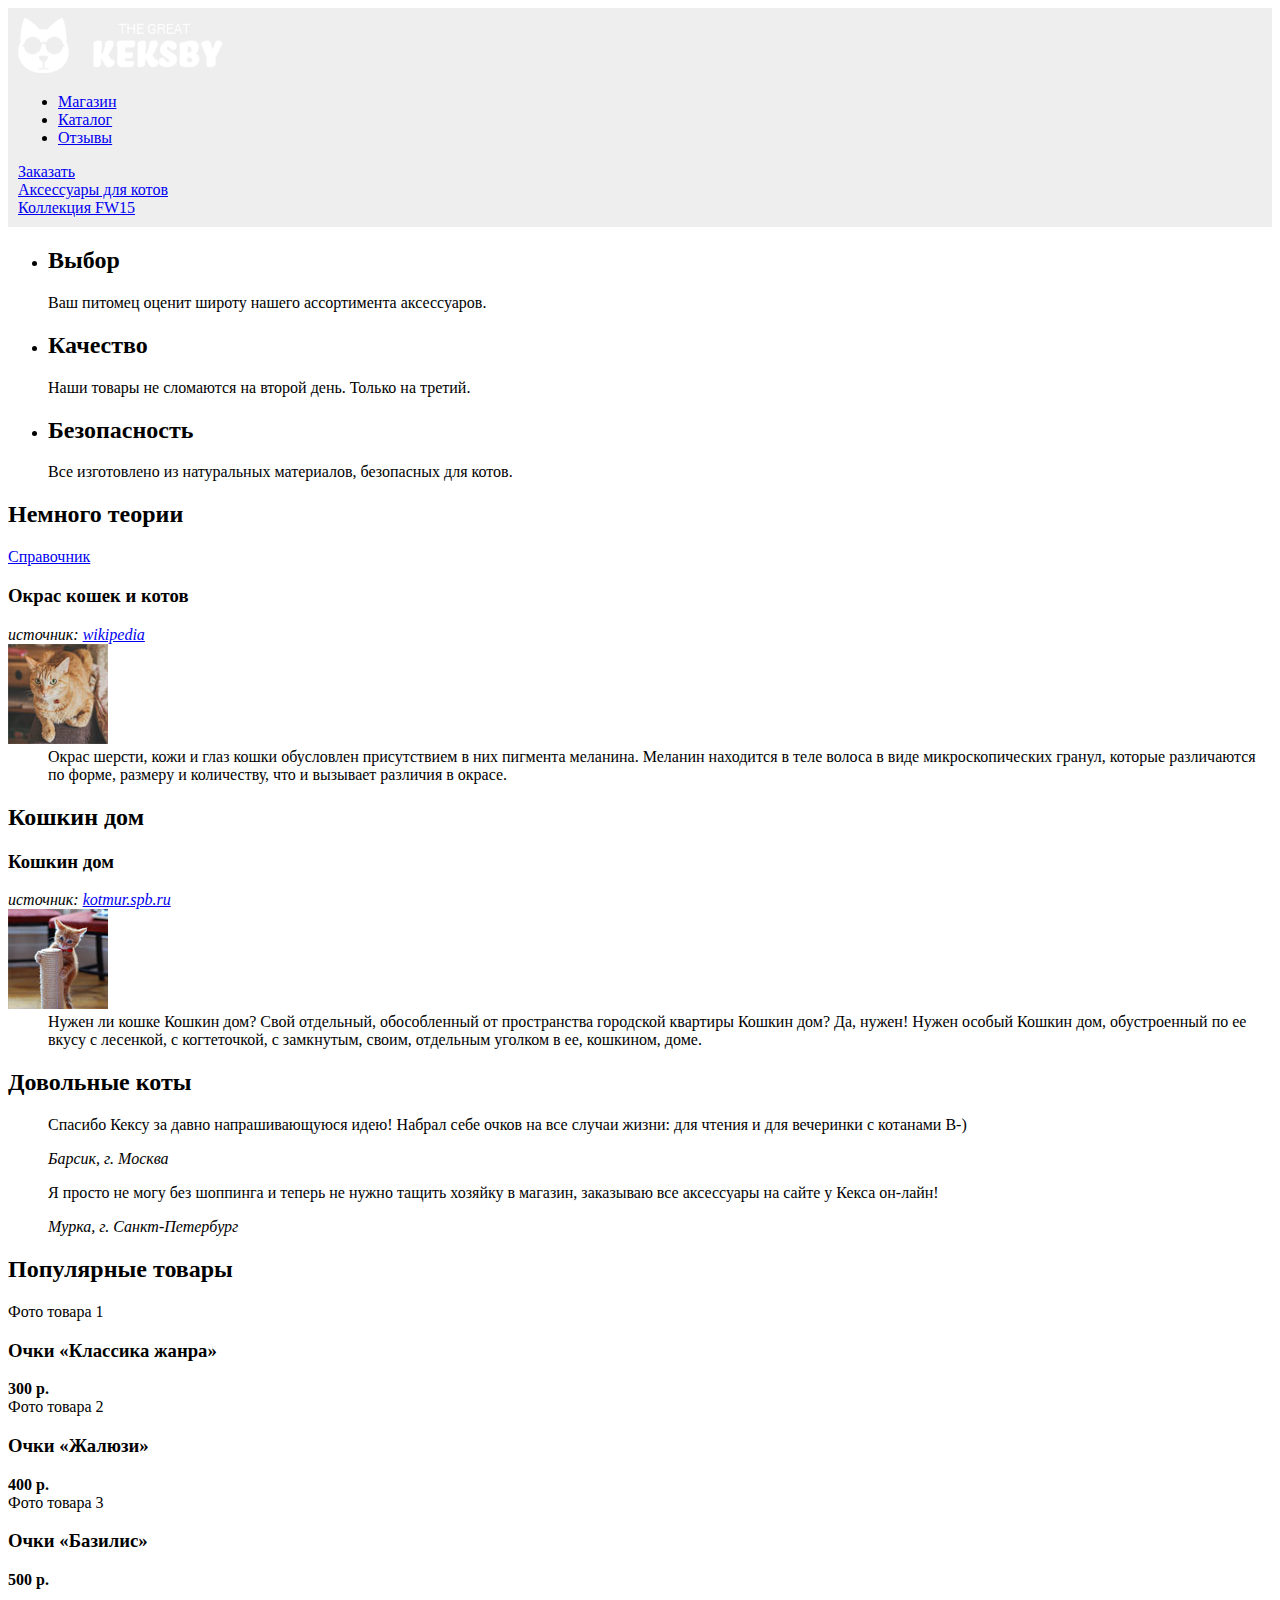
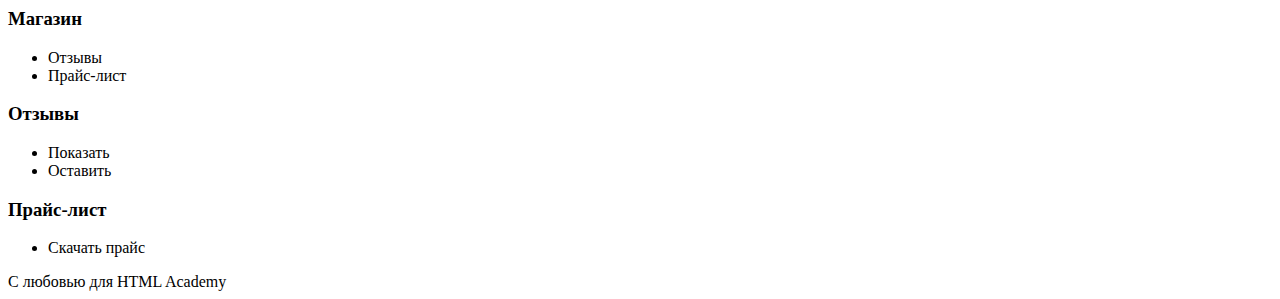
==== keks.html @ e2e626e8 "begin The Great Keksby" ====
<!DOCTYPE html>
<html lang="en">
<head>
    <meta charset="UTF-8">
    <meta name="viewport" content="width=device-width, initial-scale=1.0">
    <meta http-equiv="X-UA-Compatible" content="ie=edge">
    <title>The Great Keksby</title>
    <link rel="stylesheet" href="style.css">
</head>
<body>
    <div class="page-header">
            <div class="header-top">
                    <div class="header-logo">
                            <img src="img/logo1.png" alt="The Great Keksby"
                            height="55" width="205">
                        </div>
            </div> 
            
                <ul class="main-nav">
                    <li><a href="#">Магазин</a></li>
                    <li><a href="#">Каталог</a></li>
                    <li><a href="#">Отзывы</a></li>
                </ul>
                <a href="#" class="btn">
                    Заказать
                </a>
            

            <div class="promo">
                <a href="#">Аксессуары для котов <br> Коллекция FW15</a>
            </div> 
    </div>
    <div class="features">
        <ul>
        <li class="feature-item">
                <h2>Выбор</h2>
                <p>Ваш питомец оценит широту нашего ассортимента аксессуаров.</p>  
        </li>
        <li class="feature-item">
                <h2>Качество</h2>
                <p>Наши товары не сломаются на второй день. Только на третий.</p>
        </li>
        <li class="feature-item">
                <h2>Безопасность</h2>
                <p>Все изготовлено из натуральных материалов, безопасных для котов.</p>
        </li>
        </ul>
    </div>
    <div class="cat-reference">
        <h2>Немного теории</h2>
        <a href="#" title="Открыть справочник">Справочник</a>
        <dl>
        <dt><h3>Окрас кошек и котов</h3>
                <i>источник: <a href="https://ru.wikipedia.org" target="_blank">wikipedia</a></i></dt> 
                <img src="img/article-1.jpg" alt="Окрас кошек и котов" width="100" height="100">
                <dd>Окрас шерсти, кожи и глаз кошки обусловлен присутствием в них пигмента меланина. Меланин находится в теле волоса в виде микроскопических гранул, которые различаются по форме, размеру и количеству, что и вызывает различия в окрасе.</dd>
                
        <h2>Кошкин дом</h2>
        <dt><h3>Кошкин дом</h3>
                <i>источник: <a href="http://kotmur.spb.ru" target="_blank">kotmur.spb.ru</a></i></dt>
                <img src="img/article-2.jpg" alt="Кошкин дом" width="100" height="100">
                <dd>Нужен ли кошке Кошкин дом? Свой отдельный, обособленный от пространства городской квартиры Кошкин дом? Да, нужен! Нужен особый Кошкин дом, обустроенный по ее вкусу с лесенкой, с когтеточкой, с замкнутым, своим, отдельным уголком в ее, кошкином, доме.</dd>        
        </dl>
    </div>
    <div class="reviews">
        <h2>Довольные коты</h2>
        <div class="review-list">
            <blockquote class="review-item">
                <p>Спасибо Кексу за давно напрашивающуюся идею! Набрал себе очков на все случаи жизни: для чтения и для вечеринки с котанами B-)</p>
    <cite>Барсик, г. Москва</cite>
    </blockquote>
    
    <blockquote class="review-item"> 
    <p>Я просто не могу без шоппинга и теперь не нужно тащить хозяйку в магазин, заказываю все аксессуары на сайте у Кекса он-лайн!</p>
    <cite>Мурка, г. Санкт-Петербург</cite>
    </blockquote>
        </div>    
    </div>
    <div class="popular-and-price">
        <h2>Популярные товары</h2>
        <div class="popular-items">
            <div class="catalog-item">
                Фото товара 1
        <h3>Очки «Классика жанра»</h3>
        <b>300 р.</b>
            </div>
    
        <div class="catalog-item">
            Фото товара 2
        <h3>Очки «Жалюзи»</h3>
        <b>400 р.</b>
        </div>
    
        <div class="catalog-item">
            Фото товара 3
        <h3>Очки «Базилис»</h3>
        <b>500 р.</b>
        </div>
        </div>
    </div>
    <div class="page-footer">
        <div class="footer-top">
            
        </div>
        <div class="footer-middle">
            <div class="footer-menu">
                    <h3>Магазин</h3>
                    <ul>
                            <li>Отзывы</li>
                            <li>Прайс-лист</li>
                    </ul>
                    
            </div>
            <div class="footer-menu">
                    <h3>Отзывы</h3>
                    <ul>
                            <li>Показать</li>
                            <li>Оставить</li>
                    </ul>
            </div>
            <div class="footer-menu">
                    <h3>Прайс-лист</h3>
                    <ul>
                        <li>Скачать прайс</li>
                    </ul>
            </div>   
            
        </div>
        <div class="footer-bottom">
                С любовью для HTML Academy
        </div>
    </div>
    
</body>
</html>
---- style.css ----
.page-header {
    padding: 10px;
    background-color: #eee
}
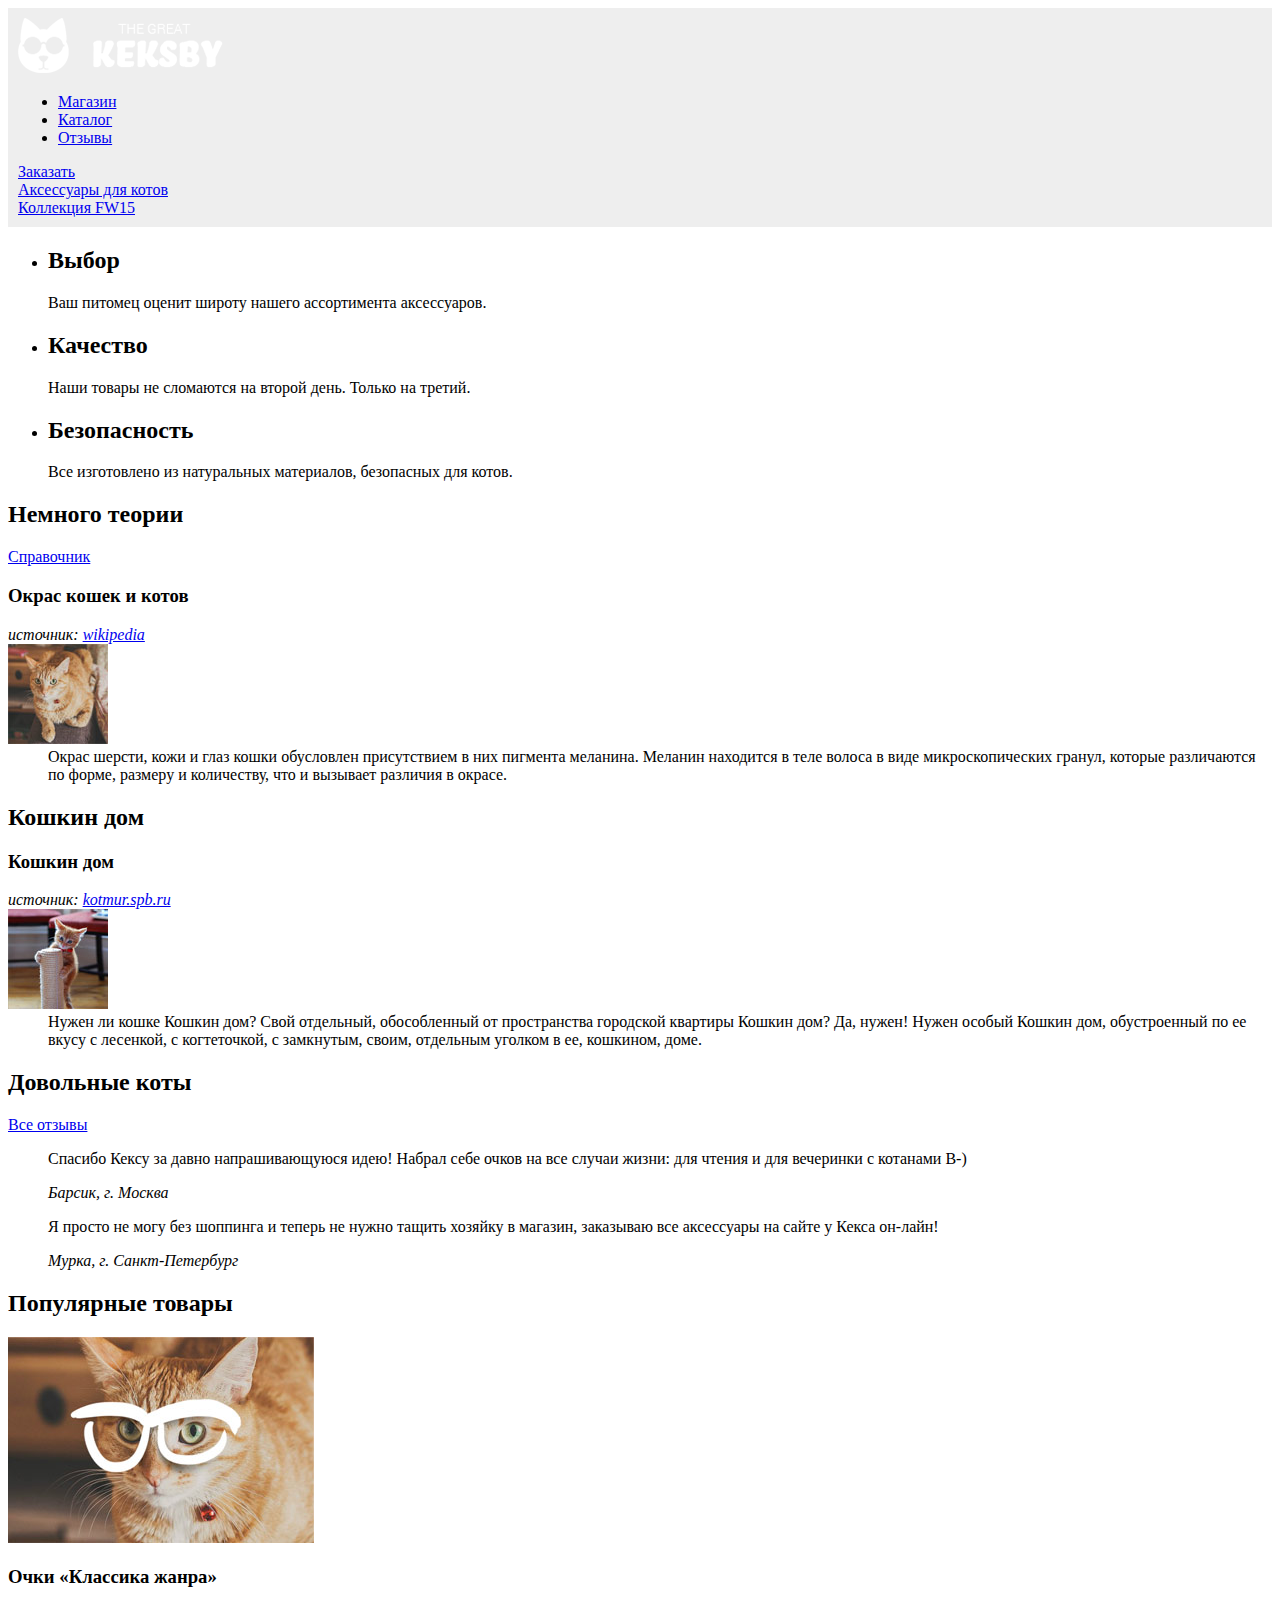
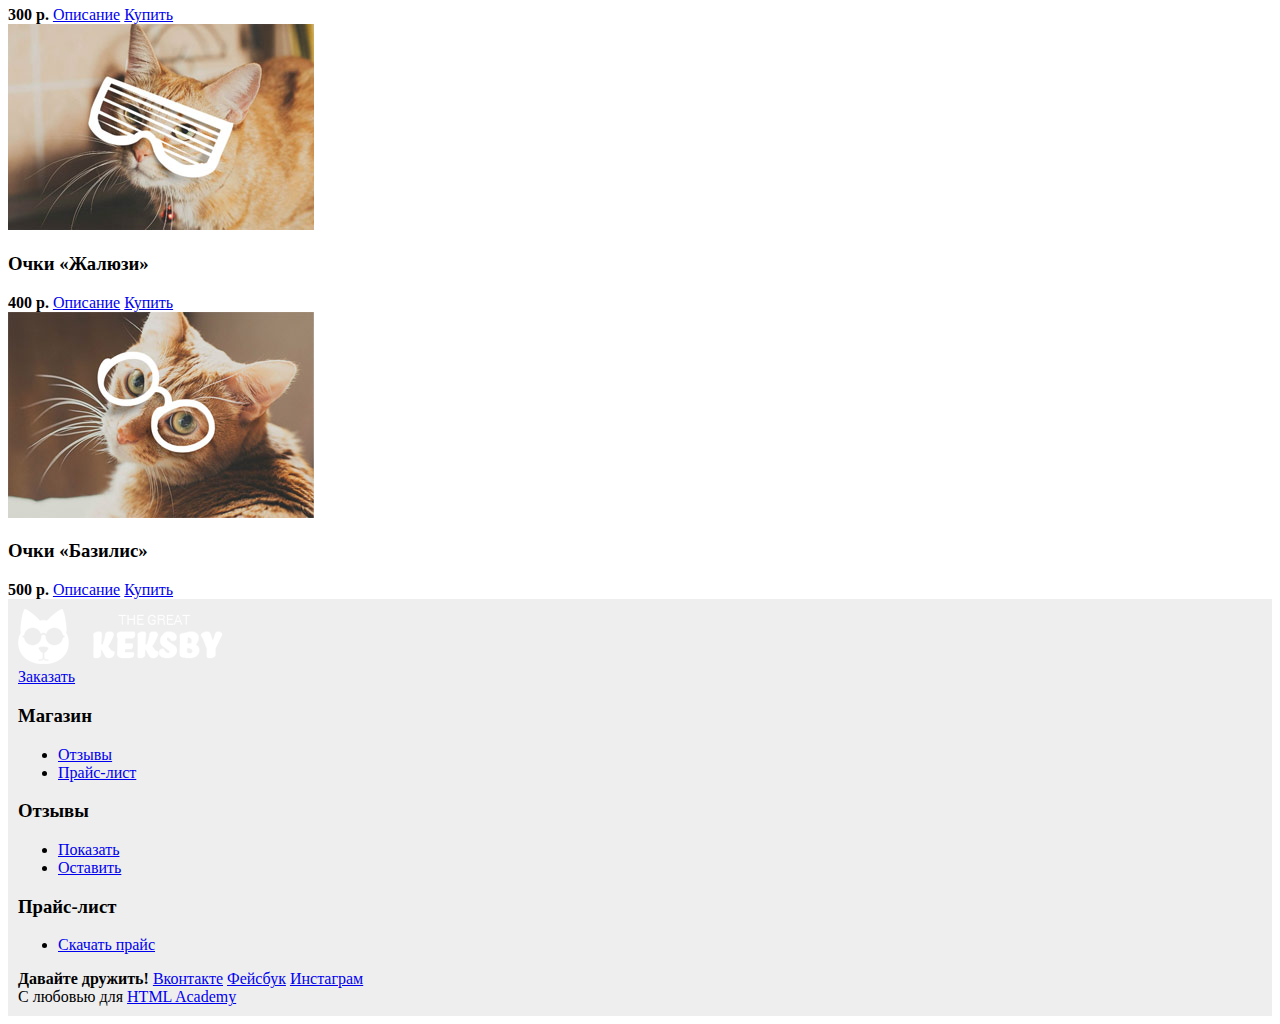
==== commit 84252747: "закончил третий раздел" ====
--- a/keks.html
+++ b/keks.html
@@ -1,5 +1,6 @@
 <!DOCTYPE html>
 <html lang="en">
+
 <head>
     <meta charset="UTF-8">
     <meta name="viewport" content="width=device-width, initial-scale=1.0">
@@ -7,129 +8,161 @@
     <title>The Great Keksby</title>
     <link rel="stylesheet" href="style.css">
 </head>
+
 <body>
     <div class="page-header">
-            <div class="header-top">
-                    <div class="header-logo">
-                            <img src="img/logo1.png" alt="The Great Keksby"
-                            height="55" width="205">
-                        </div>
-            </div> 
-            
-                <ul class="main-nav">
-                    <li><a href="#">Магазин</a></li>
-                    <li><a href="#">Каталог</a></li>
-                    <li><a href="#">Отзывы</a></li>
-                </ul>
-                <a href="#" class="btn">
-                    Заказать
-                </a>
-            
+        <div class="header-top">
+            <div class="header-logo">
+                <img src="img/logo1.png" alt="The Great Keksby" height="55" width="205">
+            </div>
+        </div>
 
-            <div class="promo">
-                <a href="#">Аксессуары для котов <br> Коллекция FW15</a>
-            </div> 
+        <ul class="main-nav">
+            <li><a href="#">Магазин</a></li>
+            <li><a href="#">Каталог</a></li>
+            <li><a href="#">Отзывы</a></li>
+        </ul>
+        <a href="#" class="btn">
+            Заказать
+        </a>
+
+
+        <div class="promo">
+            <a href="#">Аксессуары для котов <br> Коллекция FW15</a>
+        </div>
     </div>
     <div class="features">
         <ul>
-        <li class="feature-item">
+            <li class="feature-item">
                 <h2>Выбор</h2>
-                <p>Ваш питомец оценит широту нашего ассортимента аксессуаров.</p>  
-        </li>
-        <li class="feature-item">
+                <p>Ваш питомец оценит широту нашего ассортимента аксессуаров.</p>
+            </li>
+            <li class="feature-item">
                 <h2>Качество</h2>
                 <p>Наши товары не сломаются на второй день. Только на третий.</p>
-        </li>
-        <li class="feature-item">
+            </li>
+            <li class="feature-item">
                 <h2>Безопасность</h2>
                 <p>Все изготовлено из натуральных материалов, безопасных для котов.</p>
-        </li>
+            </li>
         </ul>
     </div>
     <div class="cat-reference">
         <h2>Немного теории</h2>
         <a href="#" title="Открыть справочник">Справочник</a>
         <dl>
-        <dt><h3>Окрас кошек и котов</h3>
-                <i>источник: <a href="https://ru.wikipedia.org" target="_blank">wikipedia</a></i></dt> 
-                <img src="img/article-1.jpg" alt="Окрас кошек и котов" width="100" height="100">
-                <dd>Окрас шерсти, кожи и глаз кошки обусловлен присутствием в них пигмента меланина. Меланин находится в теле волоса в виде микроскопических гранул, которые различаются по форме, размеру и количеству, что и вызывает различия в окрасе.</dd>
-                
-        <h2>Кошкин дом</h2>
-        <dt><h3>Кошкин дом</h3>
-                <i>источник: <a href="http://kotmur.spb.ru" target="_blank">kotmur.spb.ru</a></i></dt>
-                <img src="img/article-2.jpg" alt="Кошкин дом" width="100" height="100">
-                <dd>Нужен ли кошке Кошкин дом? Свой отдельный, обособленный от пространства городской квартиры Кошкин дом? Да, нужен! Нужен особый Кошкин дом, обустроенный по ее вкусу с лесенкой, с когтеточкой, с замкнутым, своим, отдельным уголком в ее, кошкином, доме.</dd>        
+            <dt>
+                <h3>Окрас кошек и котов</h3>
+                <i>источник: <a href="https://ru.wikipedia.org" target="_blank">wikipedia</a></i>
+            </dt>
+            <img src="img/article-1.jpg" alt="Окрас кошек и котов" width="100" height="100">
+            <dd>Окрас шерсти, кожи и глаз кошки обусловлен присутствием в них пигмента меланина. Меланин находится в
+                теле волоса в виде микроскопических гранул, которые различаются по форме, размеру и количеству, что и
+                вызывает различия в окрасе.</dd>
+
+            <h2>Кошкин дом</h2>
+            <dt>
+                <h3>Кошкин дом</h3>
+                <i>источник: <a href="http://kotmur.spb.ru" target="_blank">kotmur.spb.ru</a></i>
+            </dt>
+            <img src="img/article-2.jpg" alt="Кошкин дом" width="100" height="100">
+            <dd>Нужен ли кошке Кошкин дом? Свой отдельный, обособленный от пространства городской квартиры Кошкин дом?
+                Да, нужен! Нужен особый Кошкин дом, обустроенный по ее вкусу с лесенкой, с когтеточкой, с замкнутым,
+                своим, отдельным уголком в ее, кошкином, доме.</dd>
         </dl>
     </div>
     <div class="reviews">
         <h2>Довольные коты</h2>
+        <a href="#" class="btn" title="Посмотреть все отзывы">Все отзывы</a>
         <div class="review-list">
             <blockquote class="review-item">
-                <p>Спасибо Кексу за давно напрашивающуюся идею! Набрал себе очков на все случаи жизни: для чтения и для вечеринки с котанами B-)</p>
-    <cite>Барсик, г. Москва</cite>
-    </blockquote>
-    
-    <blockquote class="review-item"> 
-    <p>Я просто не могу без шоппинга и теперь не нужно тащить хозяйку в магазин, заказываю все аксессуары на сайте у Кекса он-лайн!</p>
-    <cite>Мурка, г. Санкт-Петербург</cite>
-    </blockquote>
-        </div>    
+                <p>Спасибо Кексу за давно напрашивающуюся идею! Набрал себе очков на все случаи жизни: для чтения и для
+                    вечеринки с котанами B-)</p>
+                <cite>Барсик, г. Москва</cite>
+            </blockquote>
+
+            <blockquote class="review-item">
+                <p>Я просто не могу без шоппинга и теперь не нужно тащить хозяйку в магазин, заказываю все аксессуары
+                    на сайте у Кекса он-лайн!</p>
+                <cite>Мурка, г. Санкт-Петербург</cite>
+            </blockquote>
+        </div>
     </div>
     <div class="popular-and-price">
         <h2>Популярные товары</h2>
+        <a href="#" class="btn" title="Посмотреть все товары"></a>
         <div class="popular-items">
             <div class="catalog-item">
-                Фото товара 1
-        <h3>Очки «Классика жанра»</h3>
-        <b>300 р.</b>
+                <img src="img/glasses-1.jpg" alt="очки «Классика жанра»" width="306" height="206">
+                <h3>Очки «Классика жанра»</h3>
+                <b>300 р.</b>
+                <a href="#" class="btn">Описание</a>
+                <a href="#" class="btn">Купить</a>
             </div>
-    
-        <div class="catalog-item">
-            Фото товара 2
-        <h3>Очки «Жалюзи»</h3>
-        <b>400 р.</b>
-        </div>
-    
-        <div class="catalog-item">
-            Фото товара 3
-        <h3>Очки «Базилис»</h3>
-        <b>500 р.</b>
-        </div>
+
+            <div class="catalog-item">
+                <img src="img/glasses-2.jpg" alt="Очки «Жалюзи»" width="306" height="206">
+                <h3>Очки «Жалюзи»</h3>
+                <b>400 р.</b>
+                <a href="#" class="btn">Описание</a>
+                <a href="#" class="btn">Купить</a>
+            </div>
+
+            <div class="catalog-item">
+                <img src="img/glasses-3.jpg" alt="Очки «Базилис»" width="306" height="206">
+                <h3>Очки «Базилис»</h3>
+                <b>500 р.</b>
+                <a href="#" class="btn">Описание</a>
+                <a href="#" class="btn">Купить</a>
+            </div>
         </div>
     </div>
     <div class="page-footer">
         <div class="footer-top">
-            
+            <div class="footer-logo">
+                <img src="img/logo1.png" alt="The Great Keksby" height="55" width="205">
+            </div>
+            <a href="#" class="btn">
+                Заказать
+            </a>
         </div>
         <div class="footer-middle">
             <div class="footer-menu">
-                    <h3>Магазин</h3>
-                    <ul>
-                            <li>Отзывы</li>
-                            <li>Прайс-лист</li>
-                    </ul>
-                    
+                <h3>Магазин</h3>
+                <ul>
+                    <li><a href="#">Отзывы</a></li>
+                    <li><a href="#">Прайс-лист</a></li>
+                </ul>
+
             </div>
             <div class="footer-menu">
-                    <h3>Отзывы</h3>
-                    <ul>
-                            <li>Показать</li>
-                            <li>Оставить</li>
-                    </ul>
+                <h3>Отзывы</h3>
+                <ul>
+                    <li><a href="#">Показать</a></li>
+                    <li><a href="#">Оставить</a></li>
+                </ul>
             </div>
             <div class="footer-menu">
-                    <h3>Прайс-лист</h3>
-                    <ul>
-                        <li>Скачать прайс</li>
-                    </ul>
-            </div>   
-            
+                <h3>Прайс-лист</h3>
+                <ul>
+                    <li><a href="#">Скачать прайс</a></li>
+                </ul>
+            </div>
+
         </div>
         <div class="footer-bottom">
-                С любовью для HTML Academy
+            <div class="footer-social">
+                <b>Давайте дружить!</b>
+                <a href="https://vk.com/htmlacademy" class="social-btn">Вконтакте</a>
+                <a href="https://facebook.com/htmlacademy" class="social-btn">Фейсбук</a>
+                <a href="https://instagram.com/htmlacademy" class="social-btn">Инстаграм</a>
+            <div class="footer-copyright">
+                С <span class="heart">любовью</span> для <a href="https://htmlacademy.ru">HTML Academy</a>
+            </div>
+            </div>
         </div>
     </div>
-    
+
 </body>
+
 </html>--- a/style.css
+++ b/style.css
@@ -1,4 +1,9 @@
 .page-header {
     padding: 10px;
     background-color: #eee
+}
+
+.page-footer {
+    padding: 10px;
+    background-color: #eee;
 }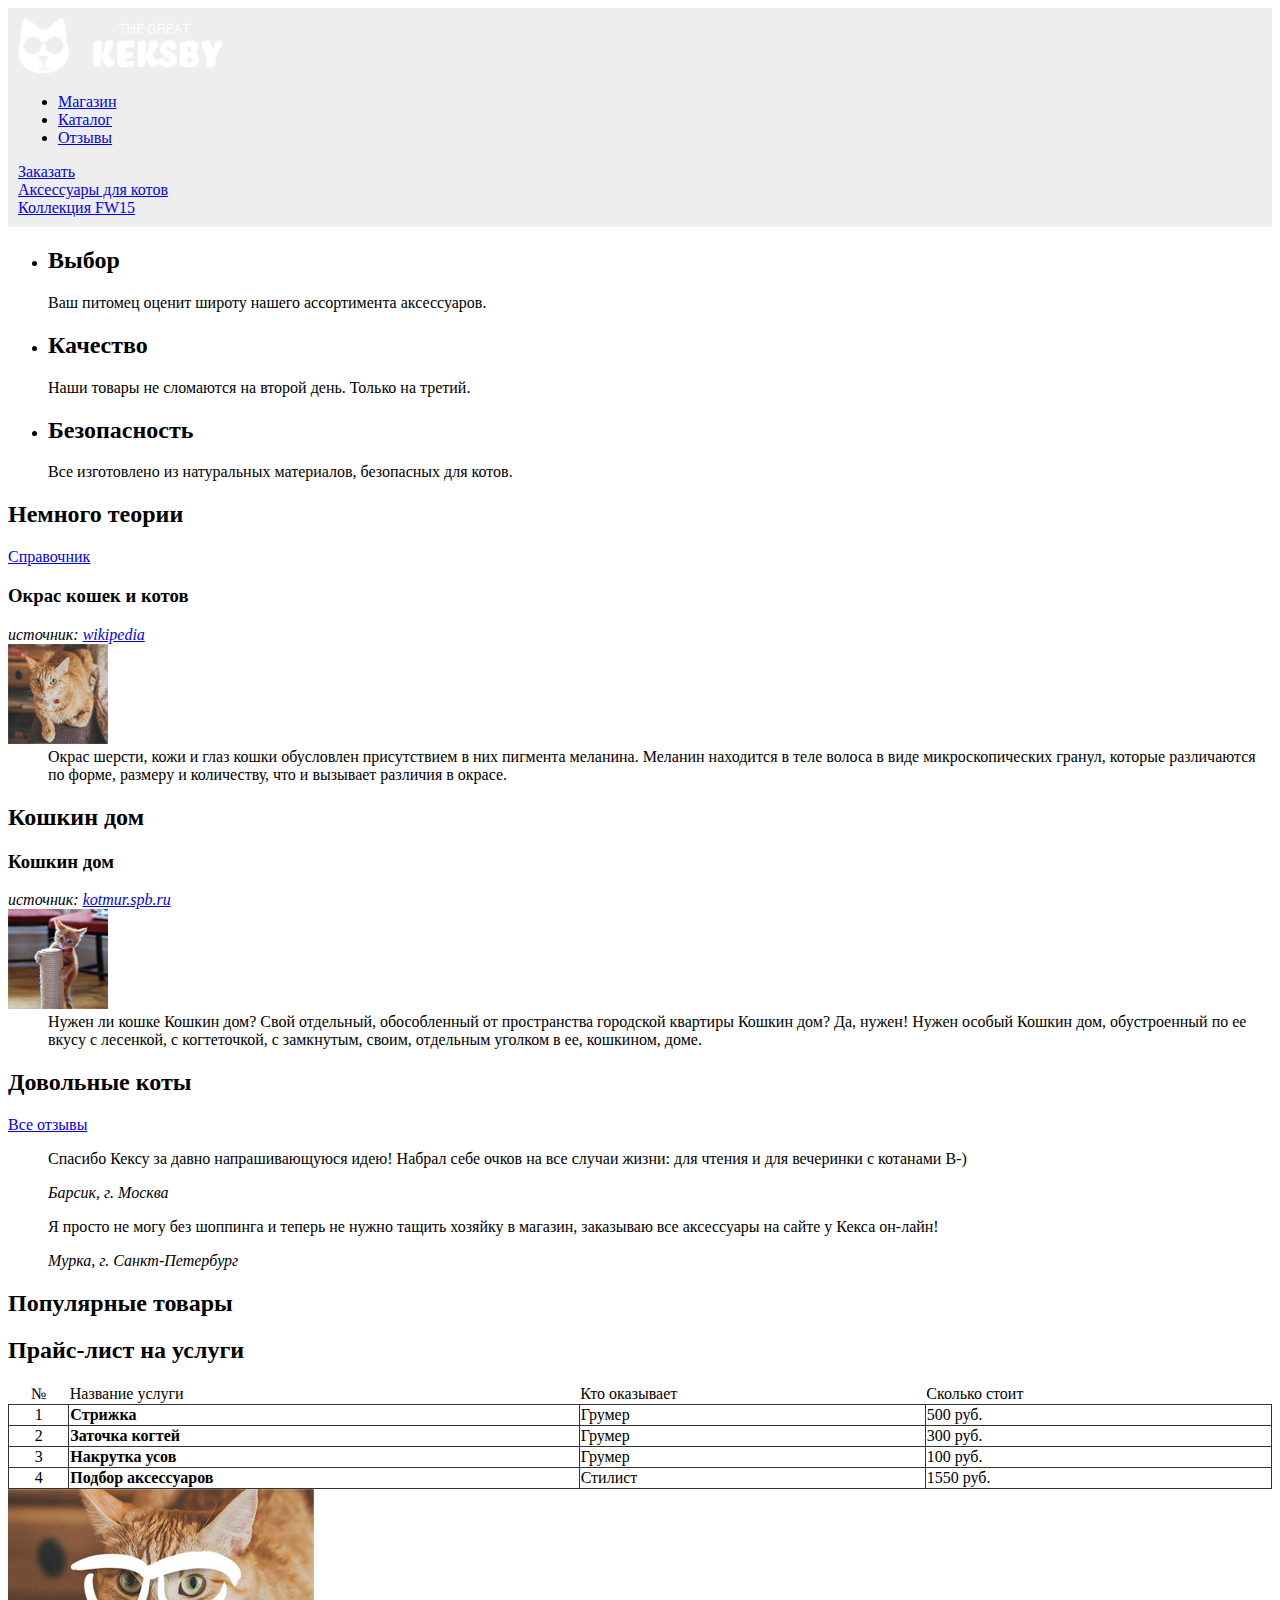
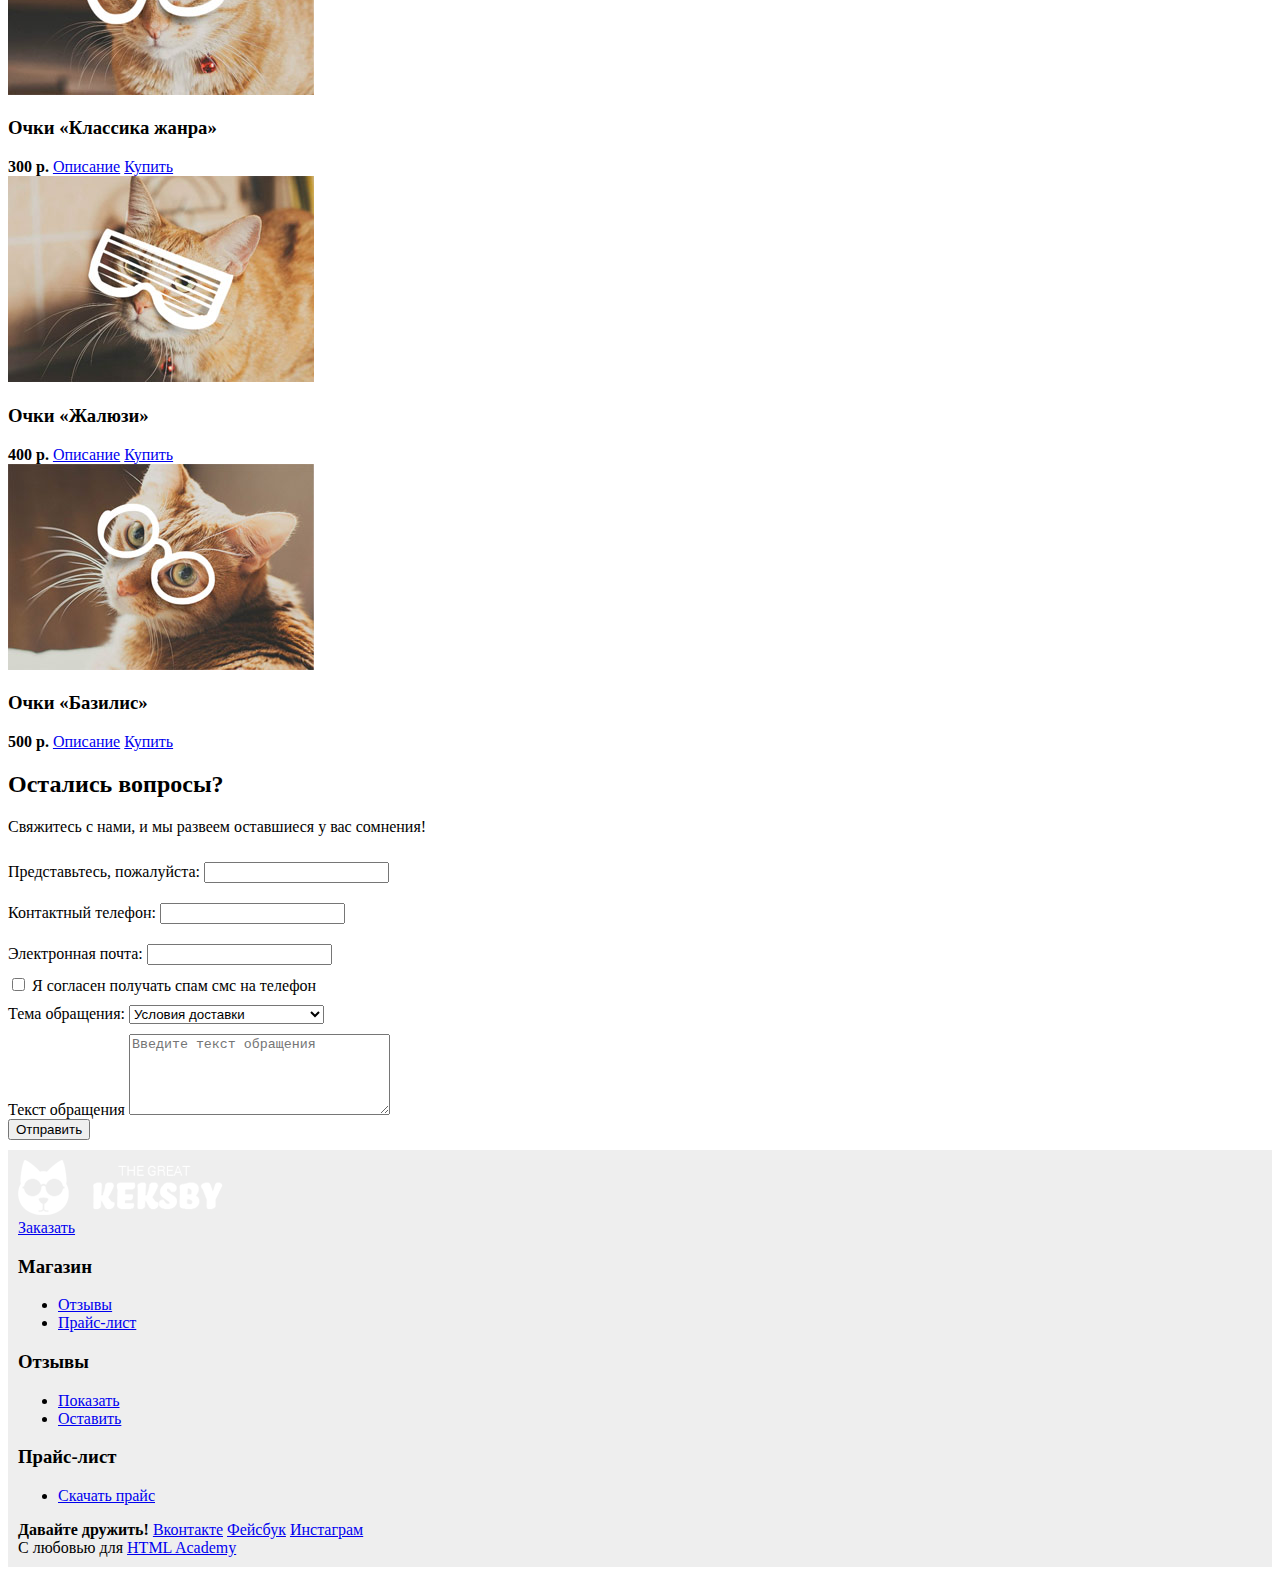
==== commit dd40dbab: "Закончил с 5 разделом Кексби. Формы" ====
--- a/keks.html
+++ b/keks.html
@@ -92,6 +92,39 @@
         <h2>Популярные товары</h2>
         <a href="#" class="btn" title="Посмотреть все товары"></a>
         <div class="popular-items">
+            <h2>Прайс-лист на услуги</h2>
+            <table class="price-list">
+                <tr>
+                    <th class="price-number">№</th>
+                    <th>Название услуги</th>
+                    <th>Кто оказывает</th>
+                    <th>Сколько стоит</th>
+                </tr>
+                <tr>
+                    <td class="price-number">1</td>
+                    <td class="price-name">Стрижка</td>
+                    <td>Грумер</td>
+                    <td>500 руб.</td>
+                </tr>
+                <tr>
+                    <td class="price-number">2</td>
+                    <td class="price-name">Заточка когтей</td>
+                    <td>Грумер</td>
+                    <td>300 руб.</td>
+                </tr>
+                <tr>
+                    <td class="price-number">3</td>
+                    <td class="price-name">Накрутка усов</td>
+                    <td>Грумер</td>
+                    <td>100 руб.</td>
+                </tr>
+                <tr>
+                    <td class="price-number">4</td>
+                    <td class="price-name">Подбор аксессуаров</td>
+                    <td>Стилист</td>
+                    <td>1550 руб.</td>
+                </tr>
+            </table>
             <div class="catalog-item">
                 <img src="img/glasses-1.jpg" alt="очки «Классика жанра»" width="306" height="206">
                 <h3>Очки «Классика жанра»</h3>
@@ -116,6 +149,43 @@
                 <a href="#" class="btn">Купить</a>
             </div>
         </div>
+    </div>
+    <div class="feedback">
+        <h2>Остались вопросы?</h2>
+        <p class="feedback-tip">Свяжитесь с нами, и мы развеем оставшиеся у вас сомнения!</p>
+        <form action="/keks-mail" class="feedback-form" method="POST">
+            <div class="feedback-form-group">
+                <label for="fullname-filed">Представьтесь, пожалуйста:</label>
+                <input type="text" name="fullname" id="fullname-filed">
+            </div>
+            <div class="feedback-form-group">
+                <label for="phone-filed">Контактный телефон:</label>
+                <input type="phone" name="phone" id="phone-field">
+            </div>
+            <div class="feedback-form-group">
+                <label for="email-field">Электронная почта:</label>
+                <input type="email" name="email" id="email-field">
+            </div>
+            <div class="checkbox-area">
+                <label>
+                    <input type="checkbox" name="subscription">
+                    Я согласен получать спам  смс на телефон
+                </label>
+            </div>
+            <div class="feedback-form-group">
+                <label for="topic-select">Тема обращения:</label>
+                <select name="topic" id="topic-select">
+                    <option value="1">Условия доставки</option>
+                    <option value="2">Возврат товара</option>
+                    <option value="3">Жалоба в Роспотребнадзор</option>
+                </select>
+            </div>
+            <div class="feedback-for-group">
+                <label for="message-area">Текст обращения</label>
+                <textarea name="message" id="message-area" cols="30" rows="5" placeholder="Введите текст обращения"></textarea>
+            </div>
+            <input type="submit" class="btn" value="Отправить">
+        </form>
     </div>
     <div class="page-footer">
         <div class="footer-top">
--- a/style.css
+++ b/style.css
@@ -1,9 +1,41 @@
-.page-header {
+.page-header,
+.page-footer {
     padding: 10px;
     background-color: #eee
 }
 
 .page-footer {
-    padding: 10px;
-    background-color: #eee;
-}+    margin-top: 10px;
+}
+
+.price-list {
+    width: 100%;
+    border-collapse: collapse;
+}
+
+.price-list .price-number {
+    text-align: center;
+}
+
+.price-list .price-name {
+    font-weight: bold;
+}
+
+.price-list th {
+    font-weight: normal;
+    text-align: left;
+}
+
+.price-list td {
+    border: 1px solid #333333;
+}
+
+.price-list th,
+.price-list td {
+    padding: 5px, 10px;
+}
+
+.feedback-form-group {
+    padding: 10px 0 
+}
+
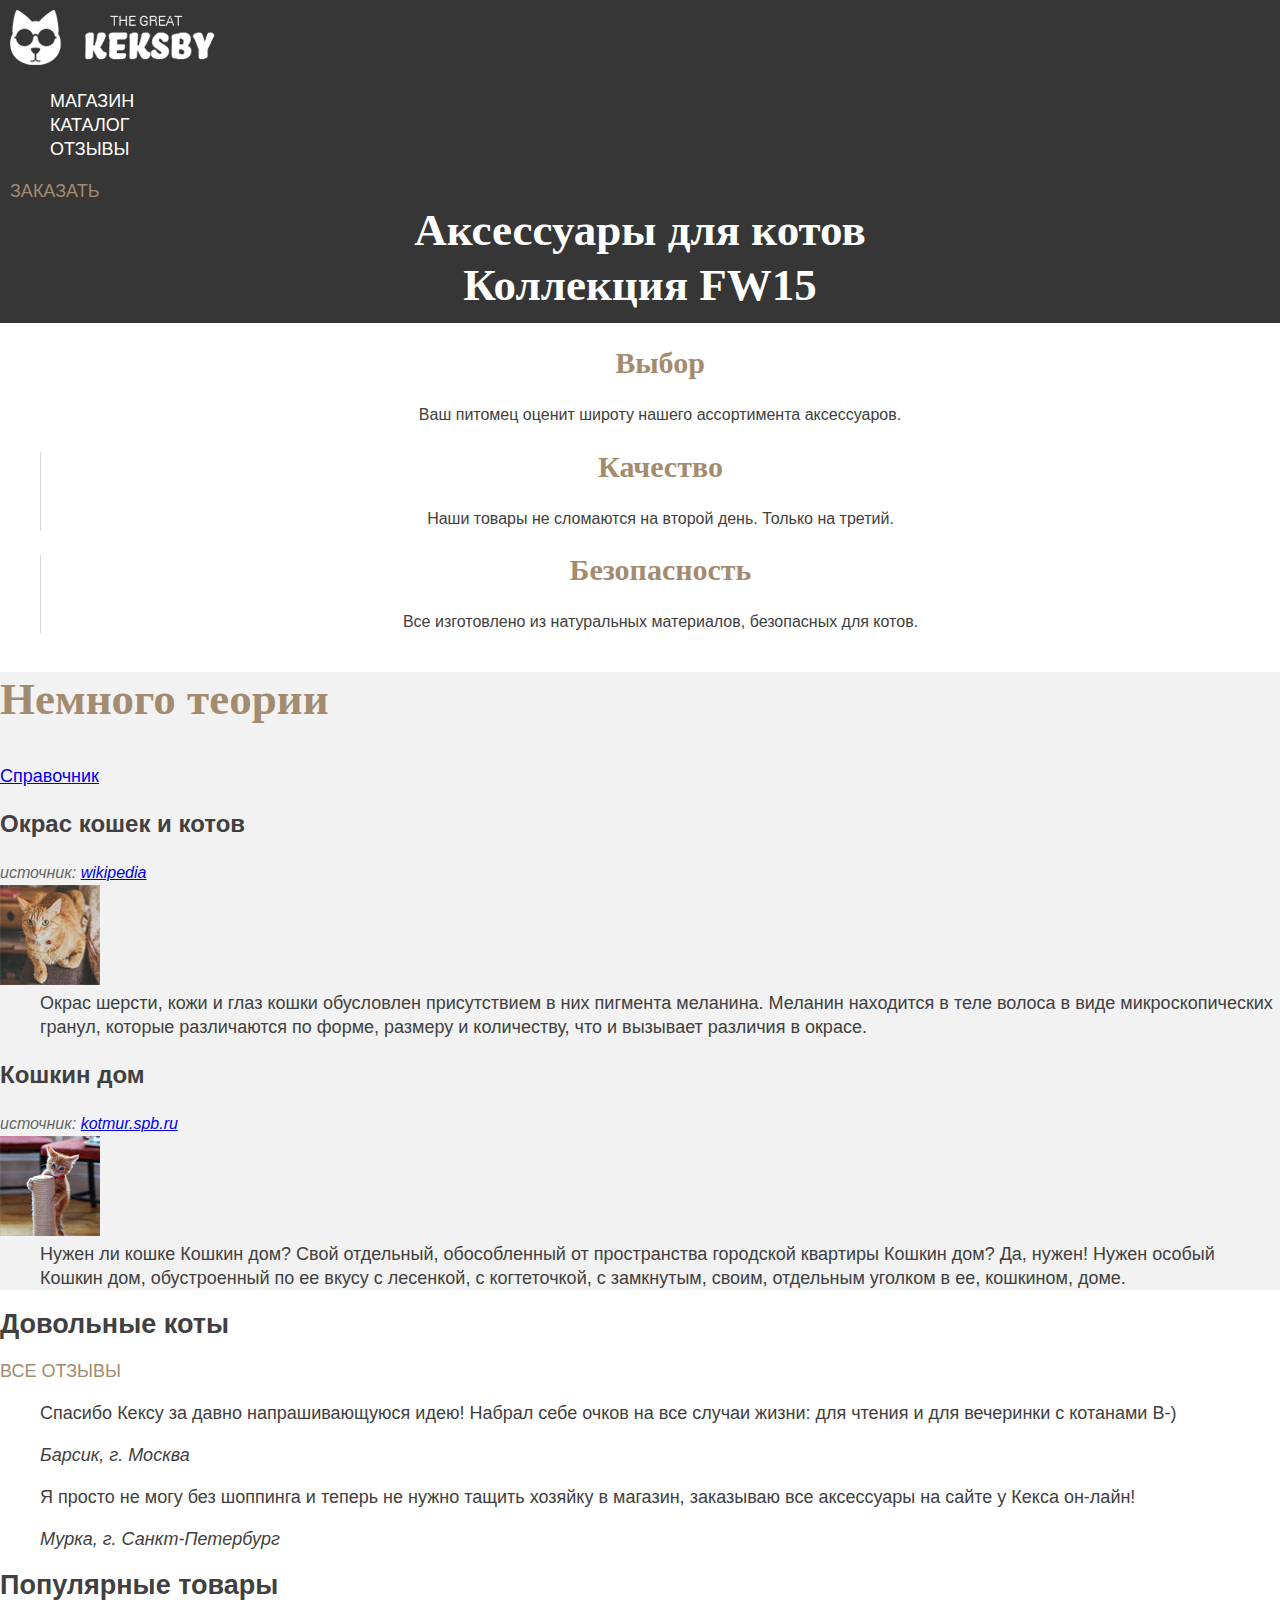
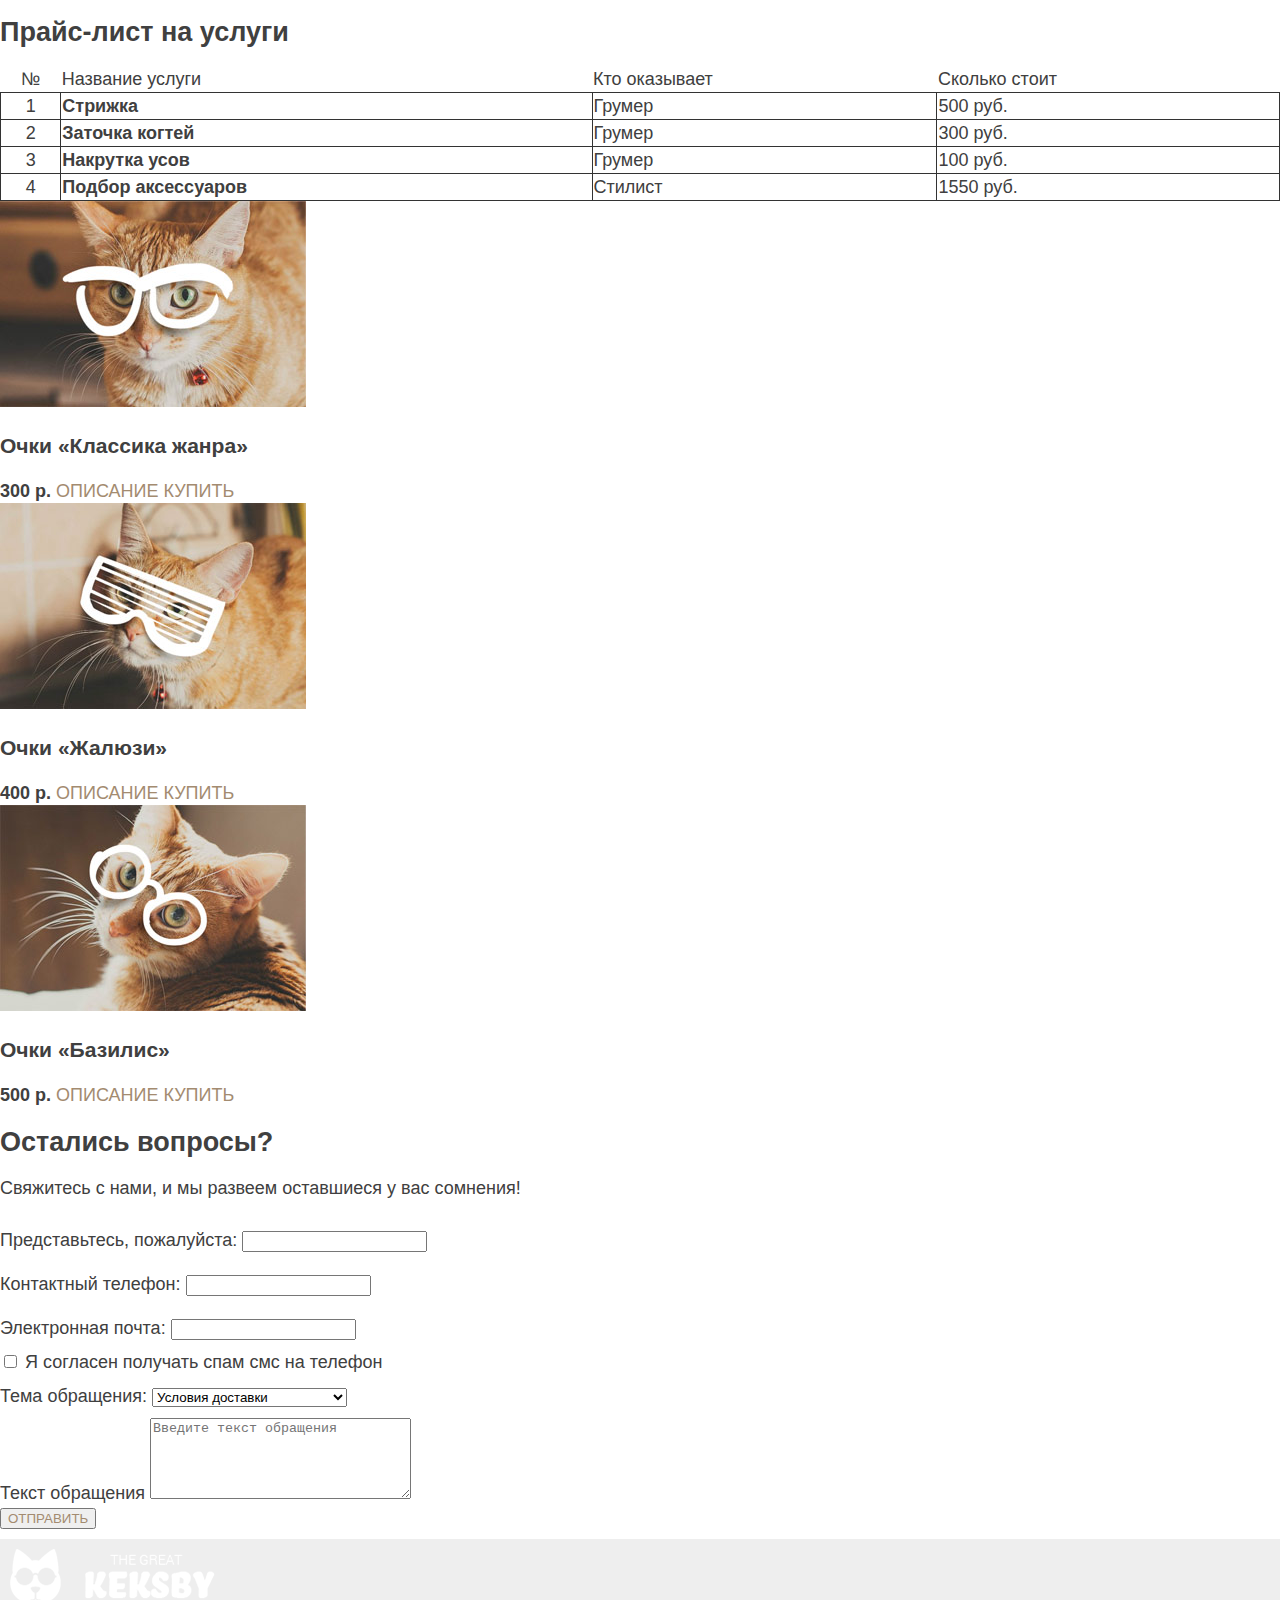
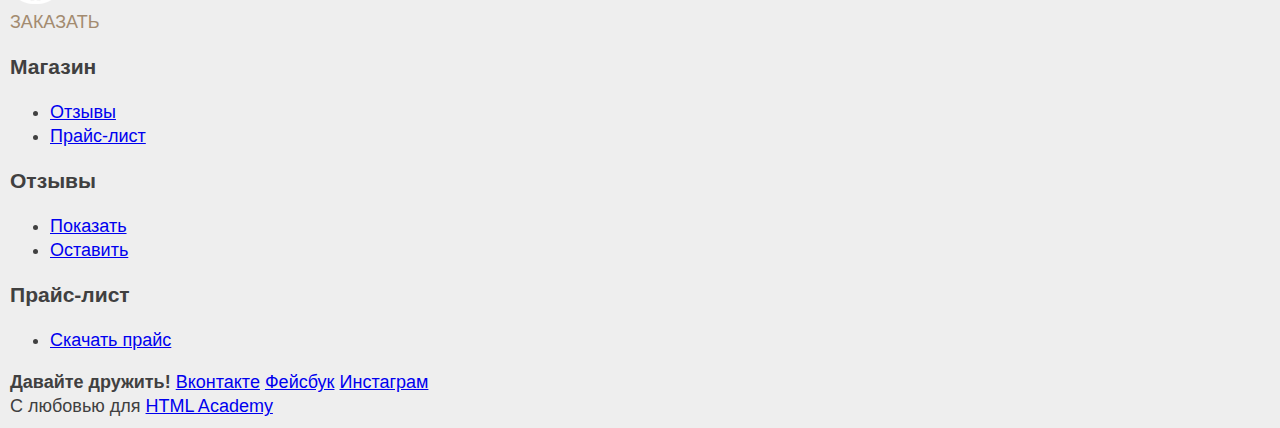
==== commit 6673ad32: "дошёл до 11 задания 7 главы Кексби" ====
--- a/keks.html
+++ b/keks.html
@@ -34,36 +34,34 @@
     <div class="features">
         <ul>
             <li class="feature-item">
-                <h2>Выбор</h2>
+                <h2 class="feature-title">Выбор</h2>
                 <p>Ваш питомец оценит широту нашего ассортимента аксессуаров.</p>
             </li>
             <li class="feature-item">
-                <h2>Качество</h2>
+                <h2 class="feature-title">Качество</h2>
                 <p>Наши товары не сломаются на второй день. Только на третий.</p>
             </li>
             <li class="feature-item">
-                <h2>Безопасность</h2>
+                <h2 class="feature-title">Безопасность</h2>
                 <p>Все изготовлено из натуральных материалов, безопасных для котов.</p>
             </li>
         </ul>
     </div>
     <div class="cat-reference">
-        <h2>Немного теории</h2>
+        <h2 class="section-title">Немного теории</h2>
         <a href="#" title="Открыть справочник">Справочник</a>
         <dl>
             <dt>
-                <h3>Окрас кошек и котов</h3>
-                <i>источник: <a href="https://ru.wikipedia.org" target="_blank">wikipedia</a></i>
+                <h3 class="reference-title">Окрас кошек и котов</h3>
+                <i class="reference-source">источник: <a href="https://ru.wikipedia.org" target="_blank">wikipedia</a></i>
             </dt>
             <img src="img/article-1.jpg" alt="Окрас кошек и котов" width="100" height="100">
             <dd>Окрас шерсти, кожи и глаз кошки обусловлен присутствием в них пигмента меланина. Меланин находится в
                 теле волоса в виде микроскопических гранул, которые различаются по форме, размеру и количеству, что и
                 вызывает различия в окрасе.</dd>
-
-            <h2>Кошкин дом</h2>
             <dt>
-                <h3>Кошкин дом</h3>
-                <i>источник: <a href="http://kotmur.spb.ru" target="_blank">kotmur.spb.ru</a></i>
+                <h3 class="reference-title">Кошкин дом</h3>
+                <i class="reference-source">источник: <a href="http://kotmur.spb.ru" target="_blank">kotmur.spb.ru</a></i>
             </dt>
             <img src="img/article-2.jpg" alt="Кошкин дом" width="100" height="100">
             <dd>Нужен ли кошке Кошкин дом? Свой отдельный, обособленный от пространства городской квартиры Кошкин дом?
--- a/style.css
+++ b/style.css
@@ -1,7 +1,119 @@
+body {
+    margin: 0px;
+    padding: 0px;
+    font-size: 18px;
+    line-height: 24px;
+    font-family: "Arial", sans-serif;
+    color: #404040;
+    background-color: #fff;
+
+}
+
 .page-header,
 .page-footer {
     padding: 10px;
     background-color: #eee
+}
+
+.page-header {
+    background-color: #363636;
+    color: #c3c3c3;
+}
+
+.main-nav {
+    list-style: none;
+}
+
+.main-nav li {
+    text-transform: uppercase;
+}
+
+.main-nav a {
+    color: #fff;
+    text-decoration: none;
+}
+
+.main-nav a:hover {
+    text-decoration: underline;
+}
+
+.main-nav a:active {
+    color: rgba(255, 255, 255, 0.3);
+}
+
+.btn {
+    color: #a38b70;
+    text-decoration: none;
+    text-transform: uppercase;
+}
+
+.btn:hover {
+    color: #8d745a;
+}
+
+.btn:active {
+    color: rgba(141, 116, 90, 0.3);
+}
+
+.promo {
+    font-family: Georgia, serif;
+    font-size: 45px;
+    line-height: 55px;
+    font-weight: bold;
+    text-align: center;
+
+}
+
+.promo a {
+    color: #fff;
+    text-decoration: none;
+}
+
+.features ul {
+    list-style: none;
+}
+
+.feature-item {
+    text-align: center;
+    border-left: 1px solid #d9d9d9;
+}
+
+.feature-item:first-child {
+    border-left: none;
+}
+
+.feature-item p {
+    font-size: 16px;
+}
+
+.feature-title {
+    font-family: Georgia, 'Times New Roman', Times, serif;
+    font-size: 30px;
+    line-height: 30px;
+    font-weight: bold;
+    color: #a38b70;
+}
+
+.cat-reference {
+    background-color: #f2f2f2;
+}
+
+.section-title {
+    font-family: Georgia, 'Times New Roman', Times, serif;
+    font-size: 45px;
+    line-height: 55px;
+    font-weight: bold;
+    color: #a38b70;
+}
+
+.reference-title {
+    font-size: 24px;
+}
+
+.reference-source {
+    font-size: 16px;
+    color: #666;
+    font-style: italic;
 }
 
 .page-footer {
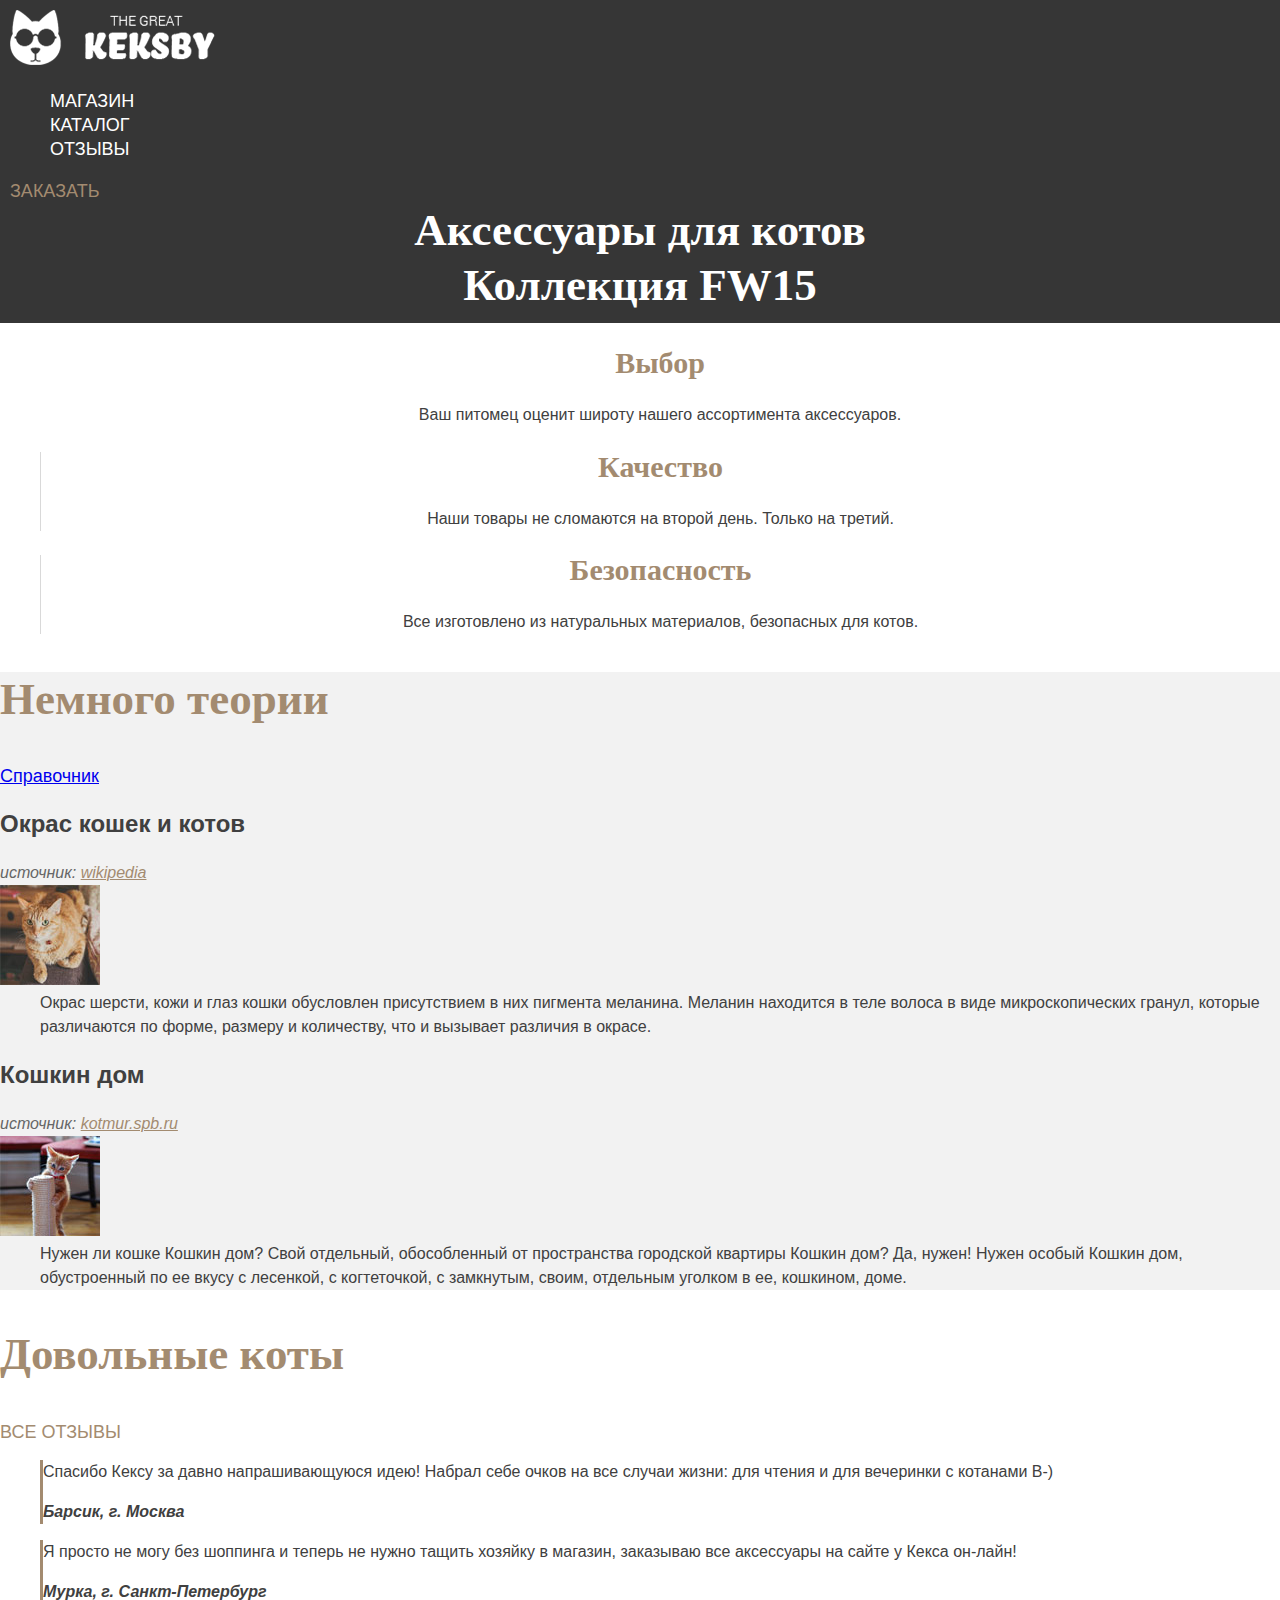
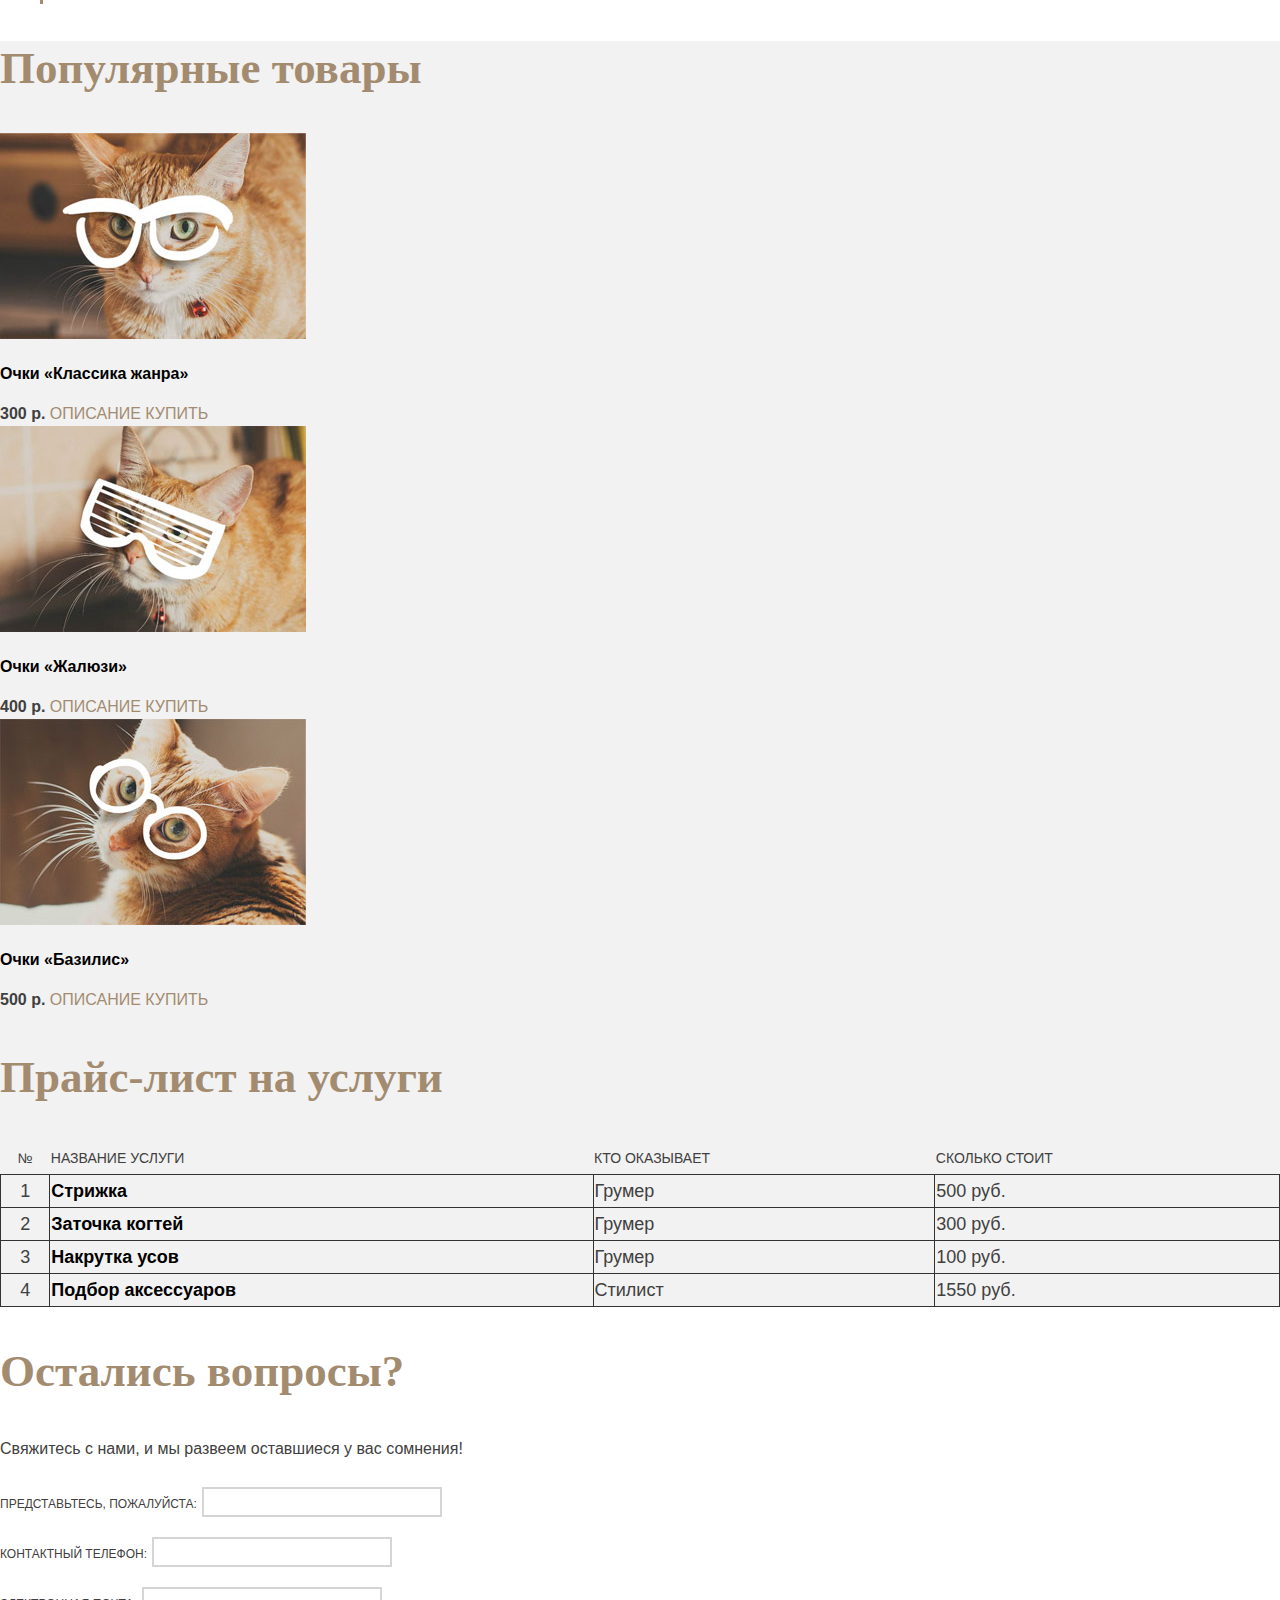
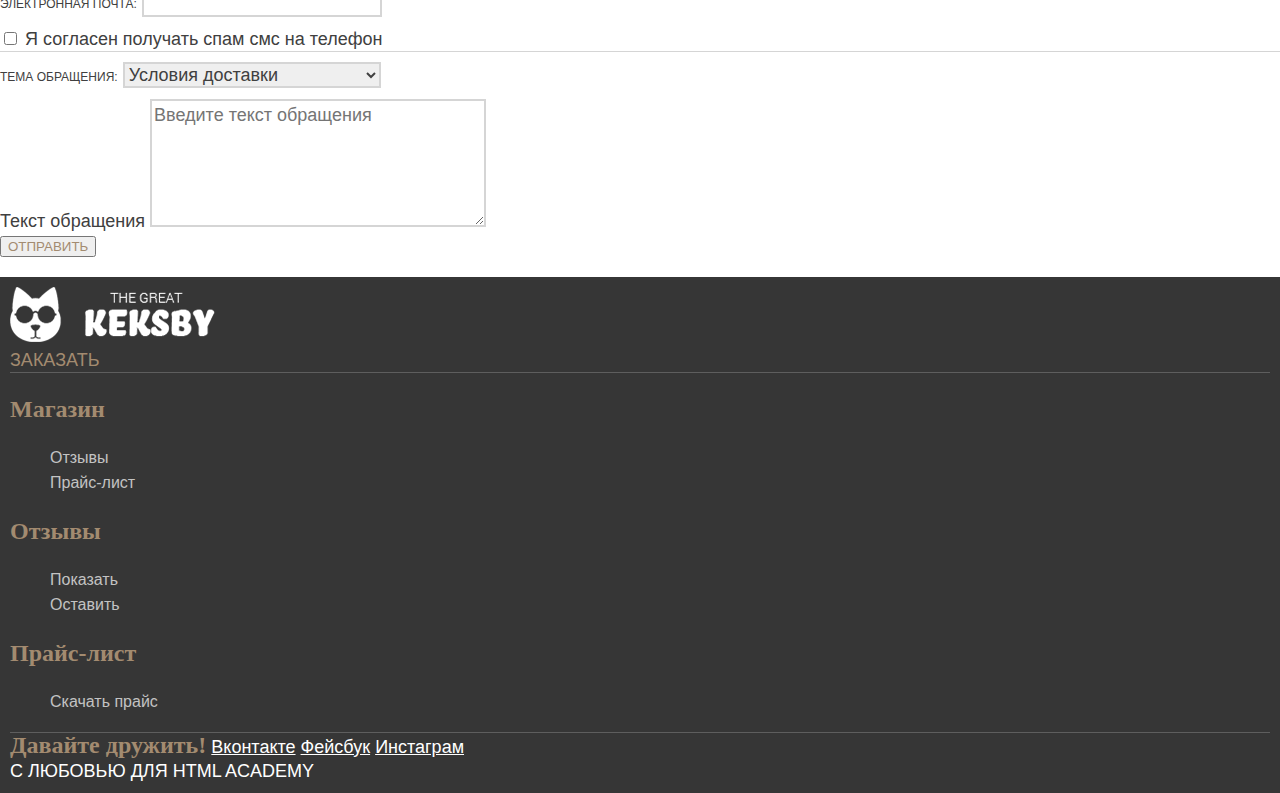
==== commit b846b33e: "Дошёл до 8 главы Кексби" ====
--- a/keks.html
+++ b/keks.html
@@ -70,60 +70,27 @@
         </dl>
     </div>
     <div class="reviews">
-        <h2>Довольные коты</h2>
+        <h2 class="section-title">Довольные коты</h2>
         <a href="#" class="btn" title="Посмотреть все отзывы">Все отзывы</a>
         <div class="review-list">
             <blockquote class="review-item">
                 <p>Спасибо Кексу за давно напрашивающуюся идею! Набрал себе очков на все случаи жизни: для чтения и для
                     вечеринки с котанами B-)</p>
-                <cite>Барсик, г. Москва</cite>
+                <cite class="review-author">Барсик, г. Москва</cite>
             </blockquote>
 
             <blockquote class="review-item">
                 <p>Я просто не могу без шоппинга и теперь не нужно тащить хозяйку в магазин, заказываю все аксессуары
                     на сайте у Кекса он-лайн!</p>
-                <cite>Мурка, г. Санкт-Петербург</cite>
+                <cite class="review-author">Мурка, г. Санкт-Петербург</cite>
             </blockquote>
         </div>
     </div>
     <div class="popular-and-price">
-        <h2>Популярные товары</h2>
+        <h2 class="section-title">Популярные товары</h2>
         <a href="#" class="btn" title="Посмотреть все товары"></a>
         <div class="popular-items">
-            <h2>Прайс-лист на услуги</h2>
-            <table class="price-list">
-                <tr>
-                    <th class="price-number">№</th>
-                    <th>Название услуги</th>
-                    <th>Кто оказывает</th>
-                    <th>Сколько стоит</th>
-                </tr>
-                <tr>
-                    <td class="price-number">1</td>
-                    <td class="price-name">Стрижка</td>
-                    <td>Грумер</td>
-                    <td>500 руб.</td>
-                </tr>
-                <tr>
-                    <td class="price-number">2</td>
-                    <td class="price-name">Заточка когтей</td>
-                    <td>Грумер</td>
-                    <td>300 руб.</td>
-                </tr>
-                <tr>
-                    <td class="price-number">3</td>
-                    <td class="price-name">Накрутка усов</td>
-                    <td>Грумер</td>
-                    <td>100 руб.</td>
-                </tr>
-                <tr>
-                    <td class="price-number">4</td>
-                    <td class="price-name">Подбор аксессуаров</td>
-                    <td>Стилист</td>
-                    <td>1550 руб.</td>
-                </tr>
-            </table>
-            <div class="catalog-item">
+           <div class="catalog-item">
                 <img src="img/glasses-1.jpg" alt="очки «Классика жанра»" width="306" height="206">
                 <h3>Очки «Классика жанра»</h3>
                 <b>300 р.</b>
@@ -147,9 +114,42 @@
                 <a href="#" class="btn">Купить</a>
             </div>
         </div>
+        <h2 class="section-title">Прайс-лист на услуги</h2>
+        <table class="price-list">
+            <tr>
+                <th class="price-number">№</th>
+                <th>Название услуги</th>
+                <th>Кто оказывает</th>
+                <th>Сколько стоит</th>
+            </tr>
+            <tr>
+                <td class="price-number">1</td>
+                <td class="price-name">Стрижка</td>
+                <td>Грумер</td>
+                <td>500 руб.</td>
+            </tr>
+            <tr>
+                <td class="price-number">2</td>
+                <td class="price-name">Заточка когтей</td>
+                <td>Грумер</td>
+                <td>300 руб.</td>
+            </tr>
+            <tr>
+                <td class="price-number">3</td>
+                <td class="price-name">Накрутка усов</td>
+                <td>Грумер</td>
+                <td>100 руб.</td>
+            </tr>
+            <tr>
+                <td class="price-number">4</td>
+                <td class="price-name">Подбор аксессуаров</td>
+                <td>Стилист</td>
+                <td>1550 руб.</td>
+            </tr>
+        </table>
     </div>
     <div class="feedback">
-        <h2>Остались вопросы?</h2>
+        <h2 class="section-title">Остались вопросы?</h2>
         <p class="feedback-tip">Свяжитесь с нами, и мы развеем оставшиеся у вас сомнения!</p>
         <form action="/keks-mail" class="feedback-form" method="POST">
             <div class="feedback-form-group">
@@ -157,7 +157,7 @@
                 <input type="text" name="fullname" id="fullname-filed">
             </div>
             <div class="feedback-form-group">
-                <label for="phone-filed">Контактный телефон:</label>
+                <label for="phone-field">Контактный телефон:</label>
                 <input type="phone" name="phone" id="phone-field">
             </div>
             <div class="feedback-form-group">
--- a/style.css
+++ b/style.css
@@ -9,15 +9,10 @@
 
 }
 
-.page-header,
-.page-footer {
-    padding: 10px;
-    background-color: #eee
-}
-
 .page-header {
     background-color: #363636;
     color: #c3c3c3;
+    padding: 10px;
 }
 
 .main-nav {
@@ -116,8 +111,103 @@
     font-style: italic;
 }
 
-.page-footer {
-    margin-top: 10px;
+.reference-source a {
+    color: #a38b70;
+}
+
+.reference-source a:hover {
+    color: #8d745a;
+}
+
+.reference-source a:active {
+    color: rgba(141, 116, 90, 0.3);
+}
+
+.cat-reference dd {
+    font-size: 16px;
+}
+
+.cat-reference dd img {
+    border-radius: 5px;
+}
+
+.review-item {
+    font-size: 16px;
+    border-left: 3px solid #a38b70;
+}
+
+.review-author {
+    font-weight: bold;
+    font-style: italic;
+}
+
+.popular-and-price {
+    background-color: #f2f2f2;
+}
+
+.catalog-item {
+    font-size: 16px;
+}
+
+.catalog-item h3 {
+    font-size: 16px;
+    color: #000;
+}
+
+.price-list {
+    line-height: 30px;
+}
+
+.price-list th {
+    font-size: 14px;
+    text-transform: uppercase;
+}
+
+.price-list td {
+    border-color: #d8d8d8;
+}
+
+.price-name {
+    color: #000;
+}
+
+.feedback-tip {
+    font-size: 16px;
+}
+
+.feedback-form-group label {
+    text-transform: uppercase;
+    font-size: 12px;
+}
+
+.feedback-form input[type="text"],
+.feedback-form input[type="phone"],
+.feedback-form input[type="email"],
+.feedback-form select,
+.feedback-form textarea {
+    font: inherit;
+    color: inherit;
+    border: 2px solid #d5d5d5;
+}
+
+.feedback-form input[type="text"]:hover,
+.feedback-form input[type="phone"]:hover,
+.feedback-form input[type="email"]:hover,
+.feedback-form select:hover,
+.feedback-form textarea:hover {
+    border-color: #bebebe;
+}
+
+.feedback-form input[type="text"]:focus,
+.feedback-form input[type="phone"]:focus,
+.feedback-form input[type="email"]:focus,
+.feedback-form select:focus,
+.feedback-form textarea:focus {
+    border-color: #8d745a;
+}
+
+.checkbox-area {
+    border-bottom: 1px solid #d5d5d5;
 }
 
 .price-list {
@@ -151,3 +241,67 @@
     padding: 10px 0 
 }
 
+.page-footer {
+    margin-top: 20px;
+    padding: 10px;
+    background-color: #363636;
+    color: #c3c3c3;
+}
+
+.footer-middle,
+.footer-bottom {
+    border-top: 1px solid #5e5e5e;
+}
+
+.footer-menu h3 {
+    font-family: Georgia, 'Times New Roman', Times, serif;
+    font-size: 24px;
+    font-weight: bold;
+    color: #a38b70;
+}
+
+.footer-menu ul {
+    list-style: none;
+}
+
+.footer-menu  a {
+    font-size: 16px;
+    color: #c3c3c3;
+    text-decoration: none;
+}
+
+.footer-menu a:hover {
+    color: #fff;
+}
+
+.footer-menu a:active {
+    color: rgba(255, 255, 255, 0.3);
+}
+
+.footer-social b {
+    font-family: Georgia, 'Times New Roman', Times, serif;
+    font-size: 24px;
+    color: #a38b70;
+}
+
+.social-btn {
+    color: #fff;
+}
+
+.footer-copyright {
+    color: #fff;
+    text-transform: uppercase;
+}
+
+.footer-copyright a {
+    color: #fff;
+    text-decoration: none;
+}
+
+.footer-copyright a:hover {
+    text-decoration: underline;
+}
+
+.footer-copyright a:active {
+    color: rgba(255, 255, 255, 0.3);
+}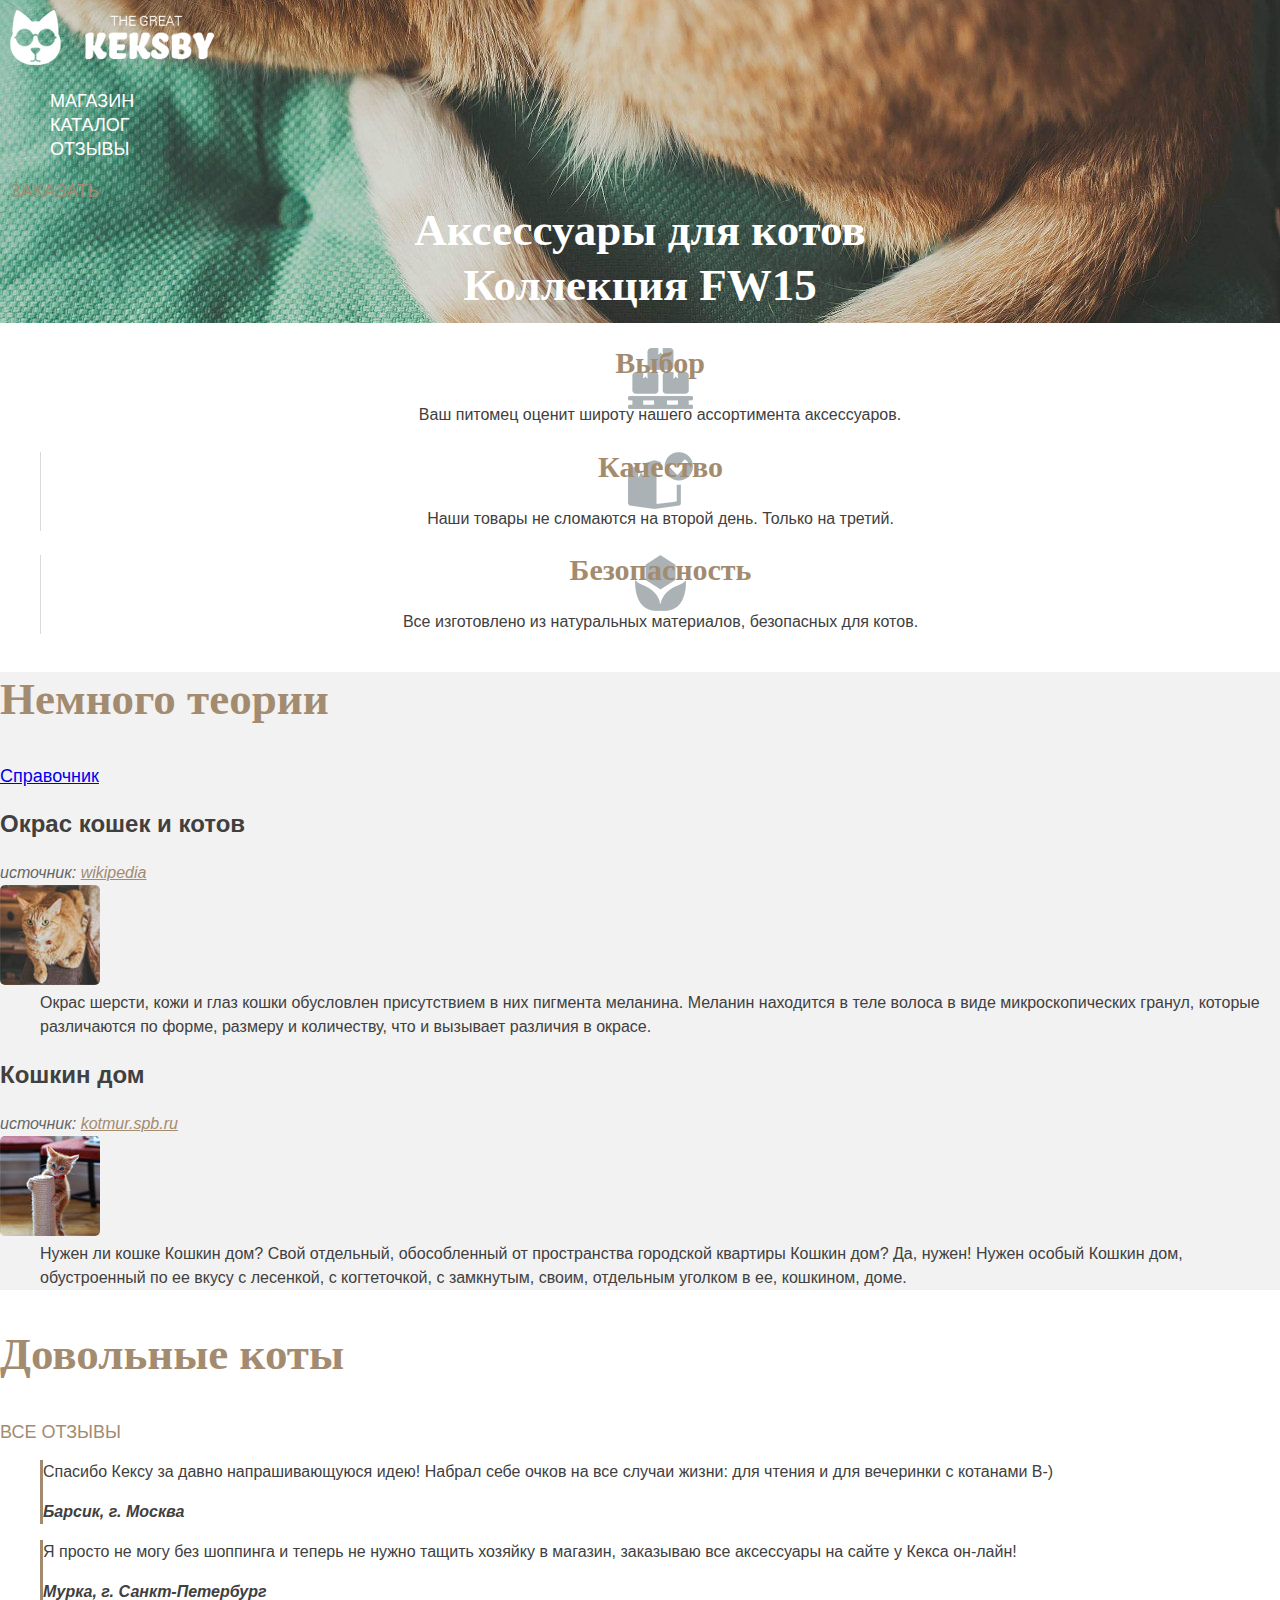
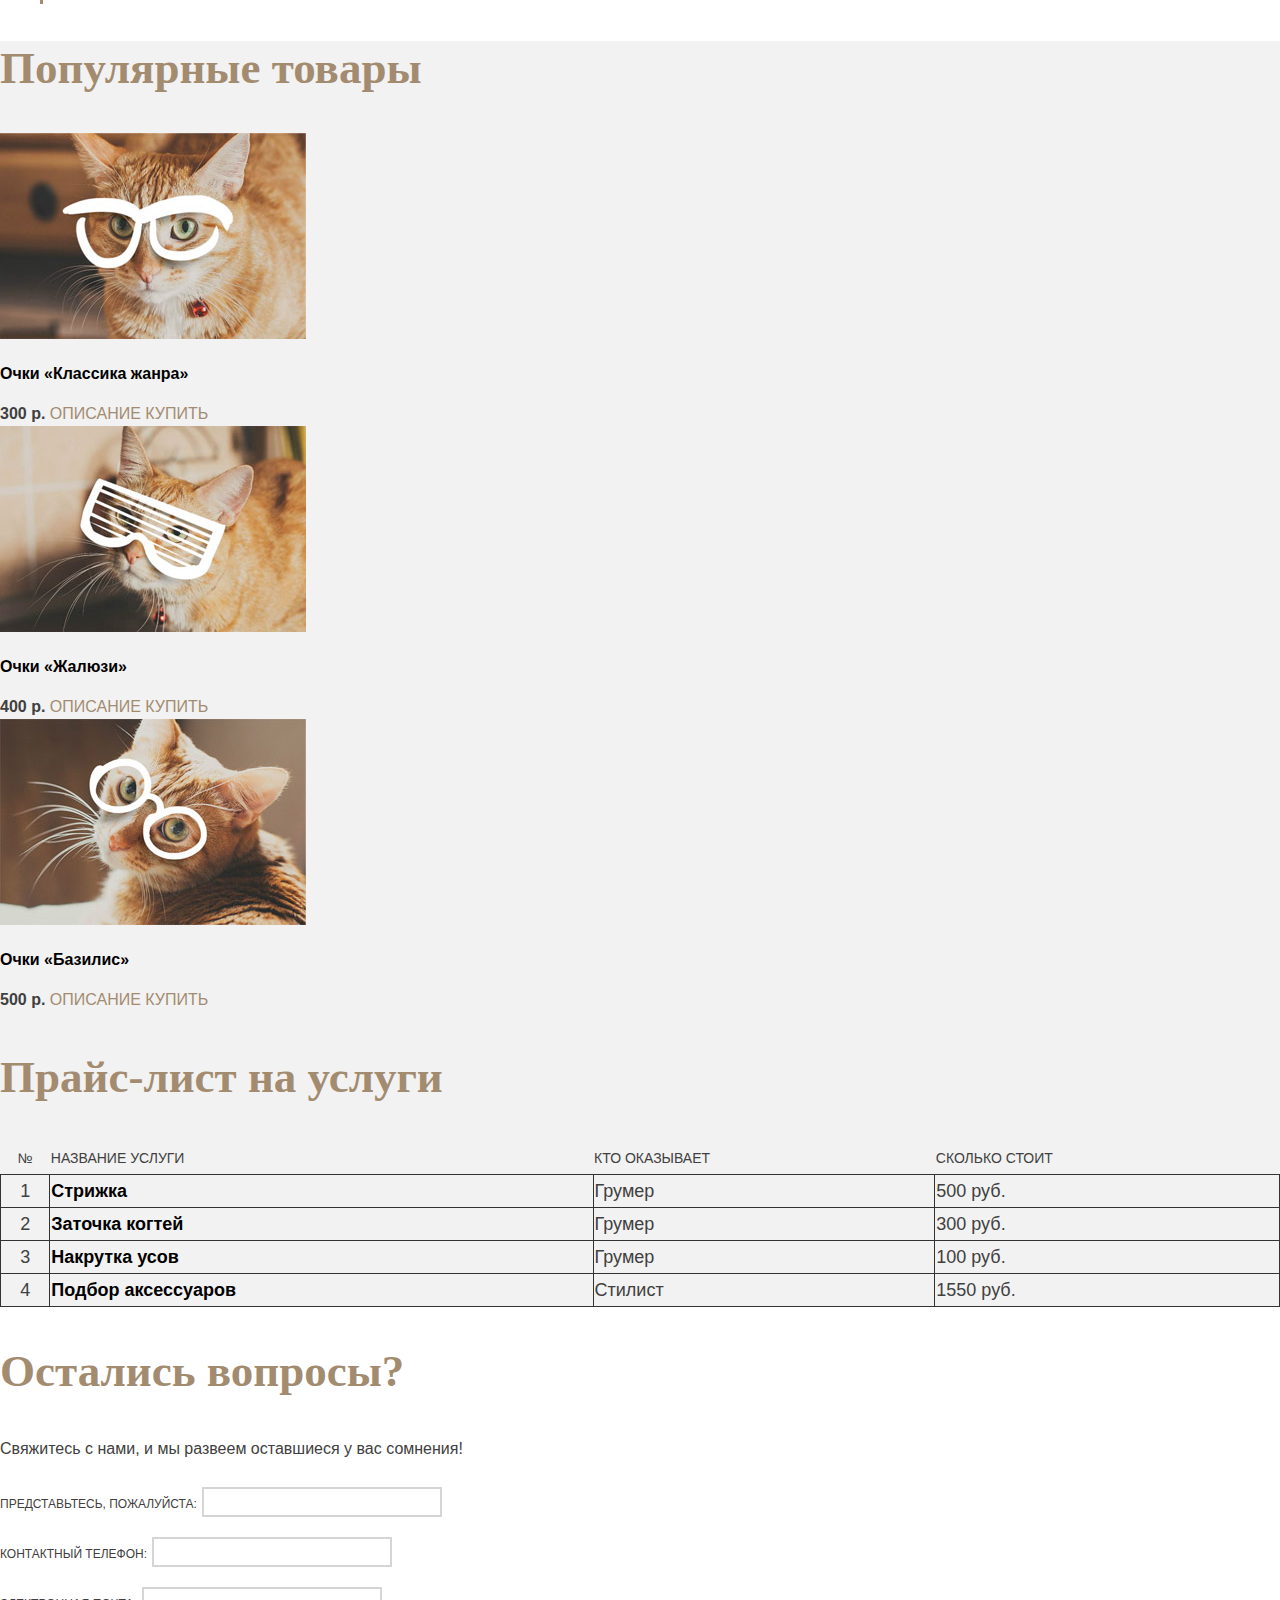
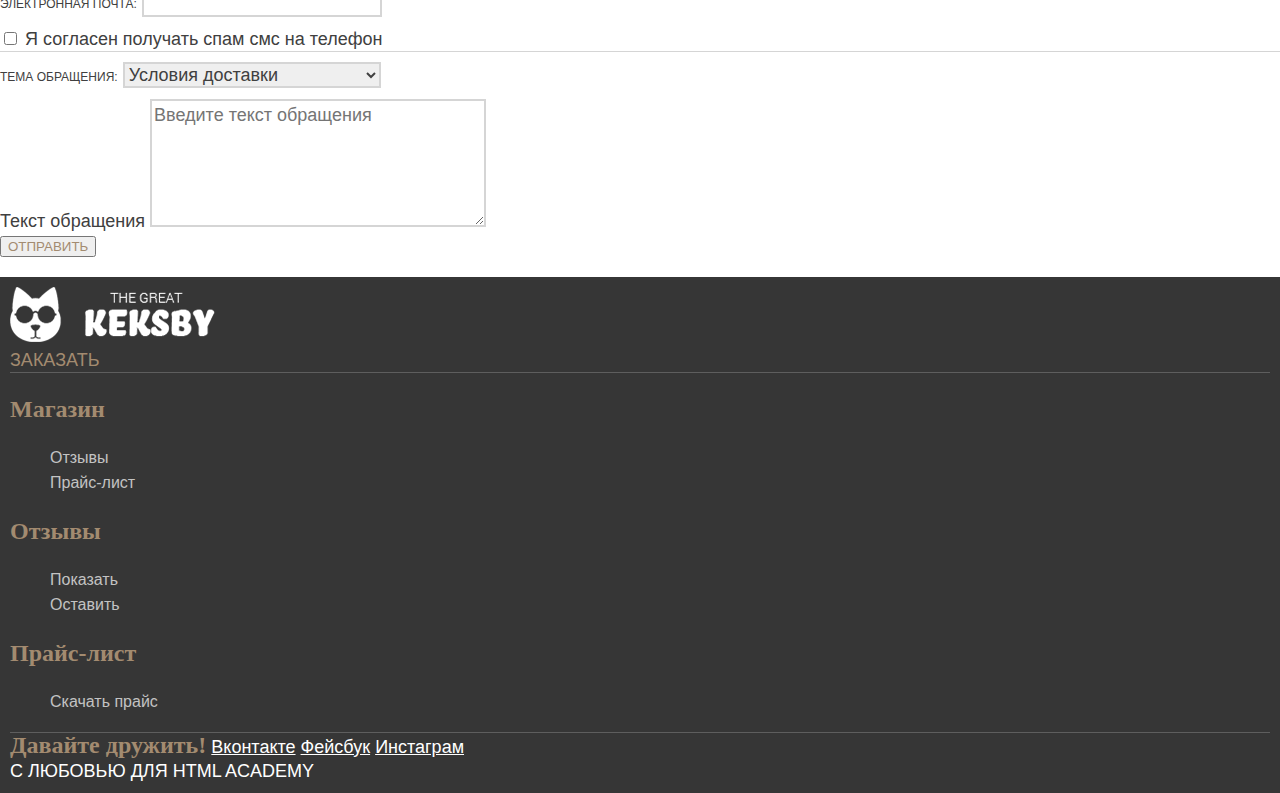
==== commit f6be5d24: "Дошёл до 4 задания 8 главы Кексби" ====
--- a/keks.html
+++ b/keks.html
@@ -33,15 +33,15 @@
     </div>
     <div class="features">
         <ul>
-            <li class="feature-item">
+            <li class="feature-item feature-choice">
                 <h2 class="feature-title">Выбор</h2>
                 <p>Ваш питомец оценит широту нашего ассортимента аксессуаров.</p>
             </li>
-            <li class="feature-item">
+            <li class="feature-item feature-quality">
                 <h2 class="feature-title">Качество</h2>
                 <p>Наши товары не сломаются на второй день. Только на третий.</p>
             </li>
-            <li class="feature-item">
+            <li class="feature-item feature-safety">
                 <h2 class="feature-title">Безопасность</h2>
                 <p>Все изготовлено из натуральных материалов, безопасных для котов.</p>
             </li>
--- a/style.css
+++ b/style.css
@@ -15,6 +15,24 @@
     padding: 10px;
 }
 
+.page-header {
+    background-image: url(img/header-bg.jpg);
+    background-repeat: no-repeat;
+    background-position: center;
+    background-size: cover;
+}
+
+.feature-choice {
+    background: url(img/feature-1.png) no-repeat top center;
+}
+
+.feature-quality {
+    background: url(img/feature-2.png) no-repeat top center;
+}
+
+.feature-safety {
+    background: url(img/feature-3.png) no-repeat top center;
+}
 .main-nav {
     list-style: none;
 }
@@ -127,7 +145,7 @@
     font-size: 16px;
 }
 
-.cat-reference dd img {
+.cat-reference img {
     border-radius: 5px;
 }
 
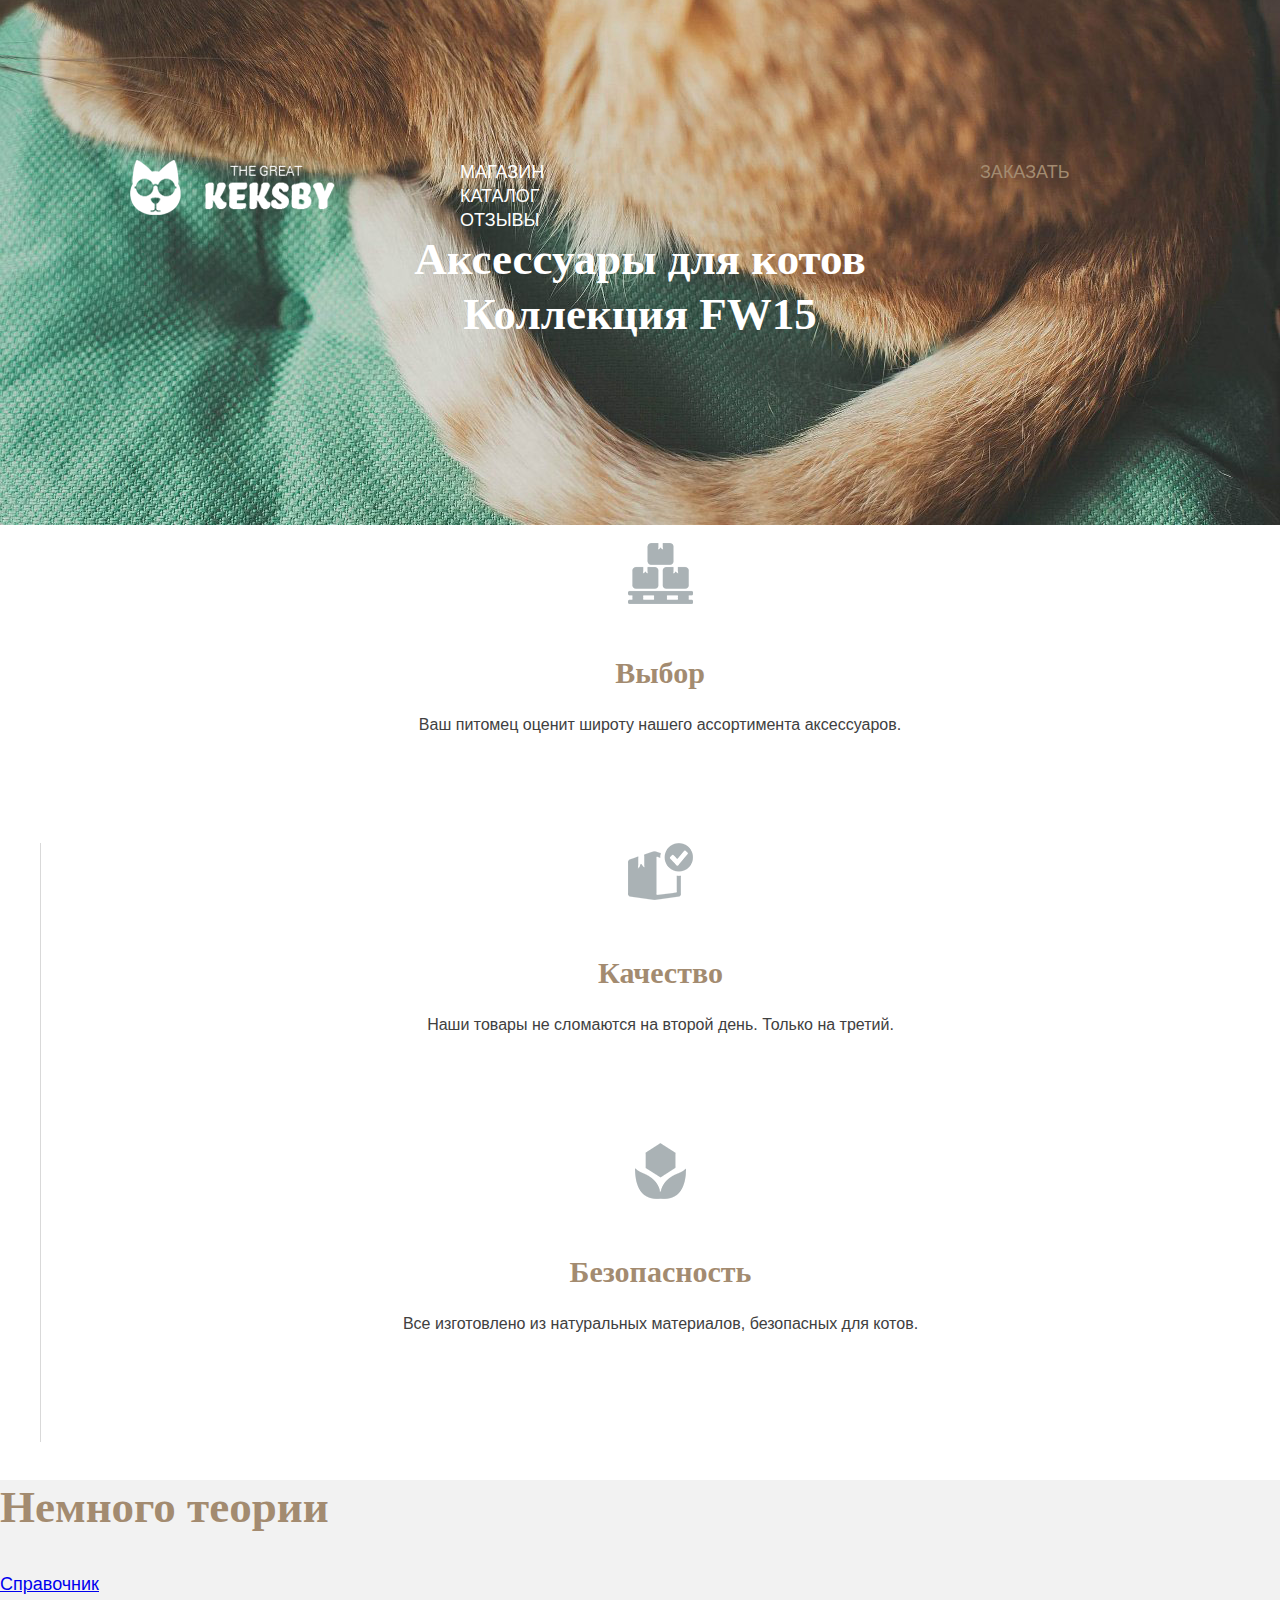
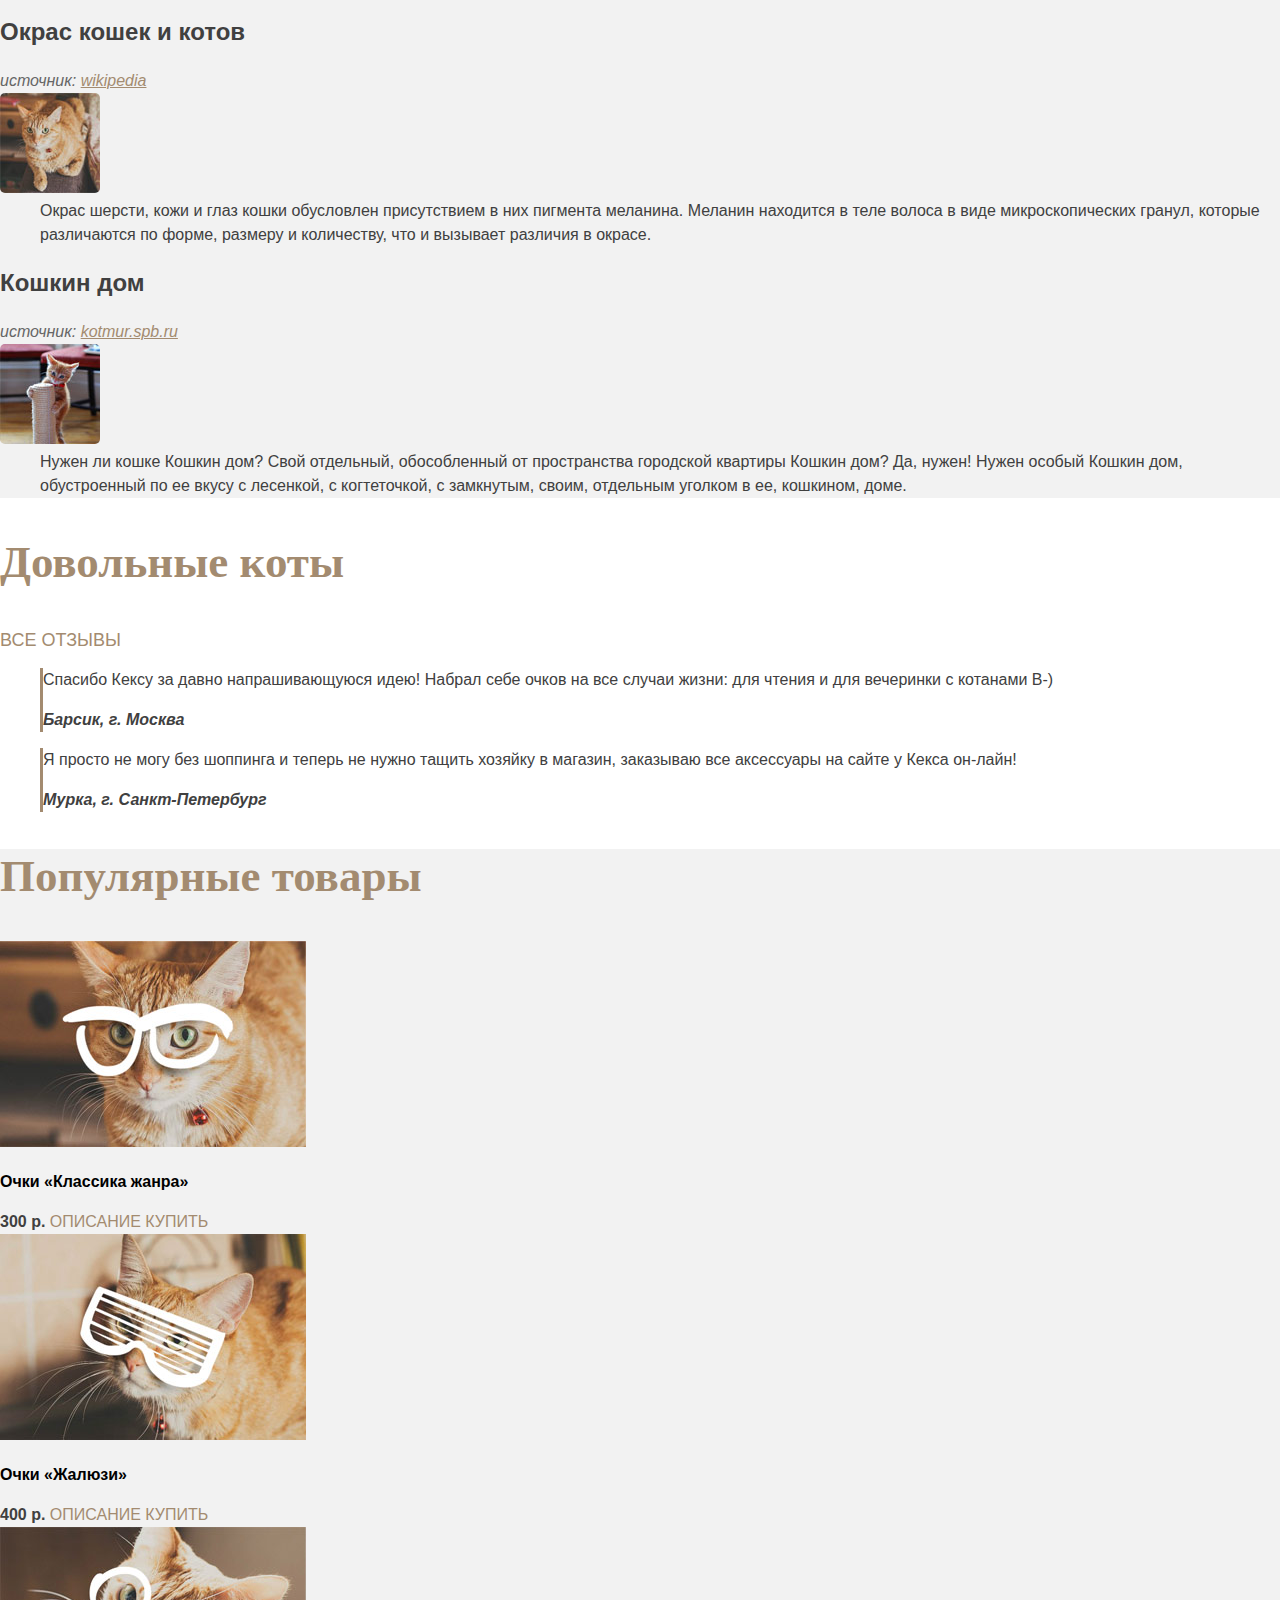
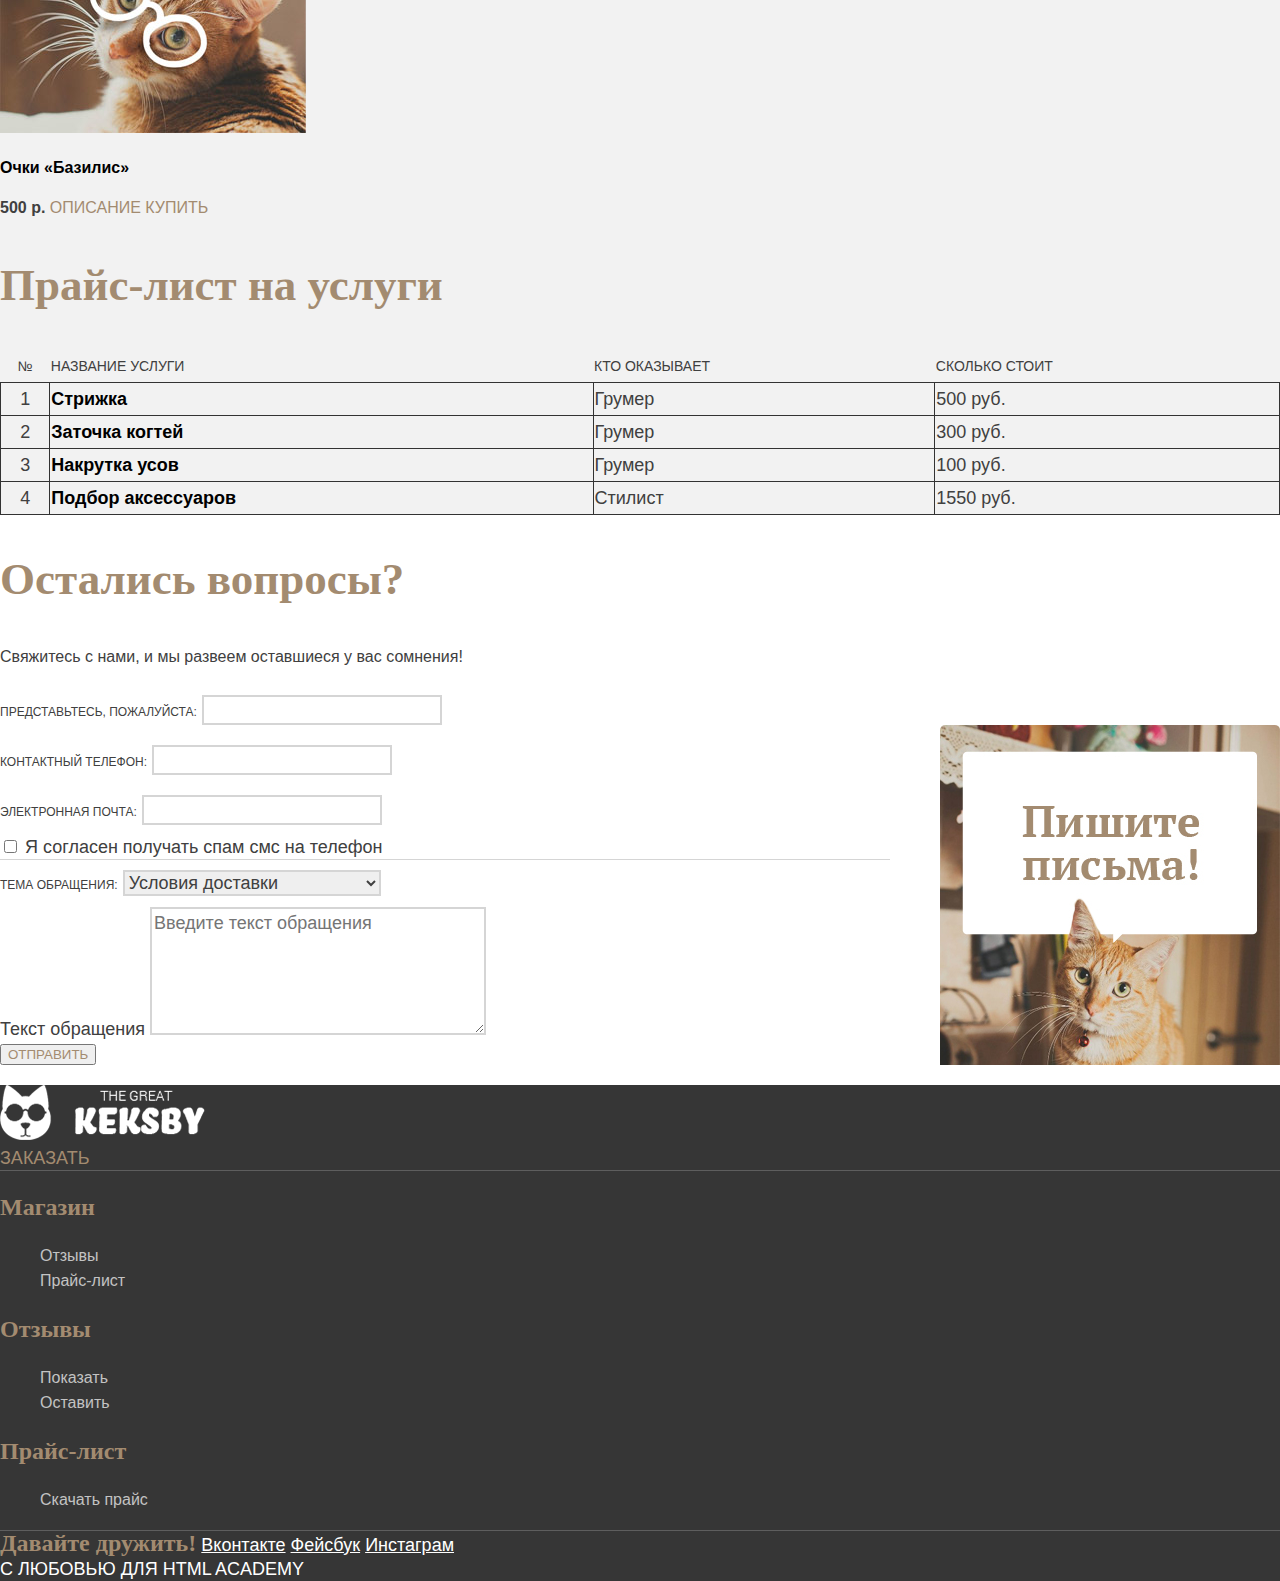
==== commit 61d28175: "дощёл до 5 задания 9 главы Кексби" ====
--- a/keks.html
+++ b/keks.html
@@ -10,7 +10,9 @@
 </head>
 
 <body>
+    
     <div class="page-header">
+        <div class="container">
         <div class="header-top">
             <div class="header-logo">
                 <img src="img/logo1.png" alt="The Great Keksby" height="55" width="205">
@@ -22,7 +24,7 @@
             <li><a href="#">Каталог</a></li>
             <li><a href="#">Отзывы</a></li>
         </ul>
-        <a href="#" class="btn">
+        <a href="#" class="btn btn-quick-order">
             Заказать
         </a>
 
@@ -30,6 +32,7 @@
         <div class="promo">
             <a href="#">Аксессуары для котов <br> Коллекция FW15</a>
         </div>
+    </div>
     </div>
     <div class="features">
         <ul>
--- a/style.css
+++ b/style.css
@@ -1,4 +1,5 @@
 body {
+    min-width: 1040px;
     margin: 0px;
     padding: 0px;
     font-size: 18px;
@@ -9,10 +10,23 @@
 
 }
 
+.container {
+    width: 1020px;
+    margin: 0 auto;
+}
+
+.clearfix::after {
+    content: "";
+    display: table;
+    clear: both;
+}
+
 .page-header {
     background-color: #363636;
     color: #c3c3c3;
-    padding: 10px;
+    min-height: 490px;
+    padding-top: 35px;
+    
 }
 
 .page-header {
@@ -22,6 +36,20 @@
     background-size: cover;
 }
 
+.header-logo {
+    float: left;
+    width: 205px;
+    height: 55px;;
+}
+
+.header-top {
+    margin-bottom: 125px;
+}
+
+.btn-quick-order {
+    float: left;
+}
+
 .feature-choice {
     background: url(img/feature-1.png) no-repeat top center;
 }
@@ -34,7 +62,12 @@
     background: url(img/feature-3.png) no-repeat top center;
 }
 .main-nav {
+    padding: 0px;
+    margin: 0px;
+    margin-left: 125px;
     list-style: none;
+    float: left;
+    width: 520px;
 }
 
 .main-nav li {
@@ -89,6 +122,7 @@
 .feature-item {
     text-align: center;
     border-left: 1px solid #d9d9d9;
+    padding: 90px;
 }
 
 .feature-item:first-child {
@@ -187,6 +221,11 @@
 
 .price-name {
     color: #000;
+}
+
+.feedback-form {
+    background: url(img/write.jpg) no-repeat 100% 40px;
+    padding-right: 390px;
 }
 
 .feedback-tip {
@@ -261,7 +300,6 @@
 
 .page-footer {
     margin-top: 20px;
-    padding: 10px;
     background-color: #363636;
     color: #c3c3c3;
 }
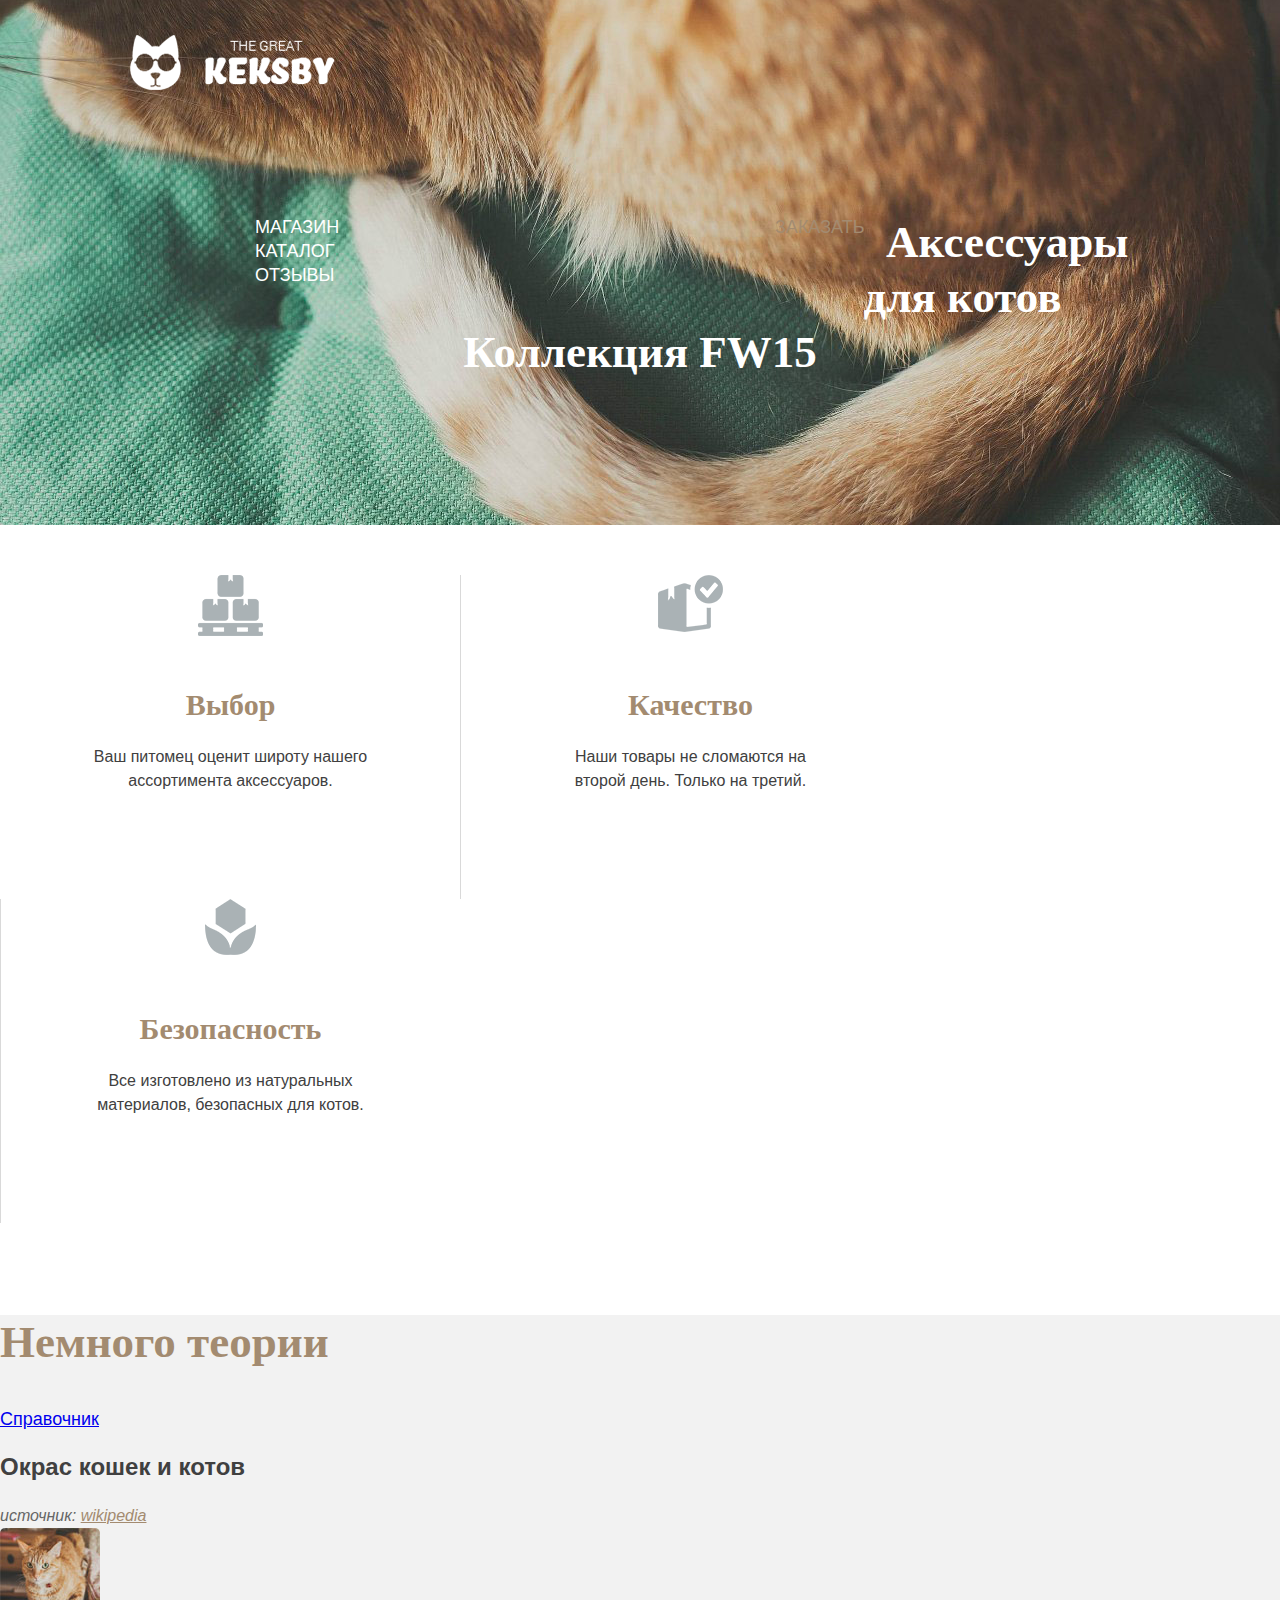
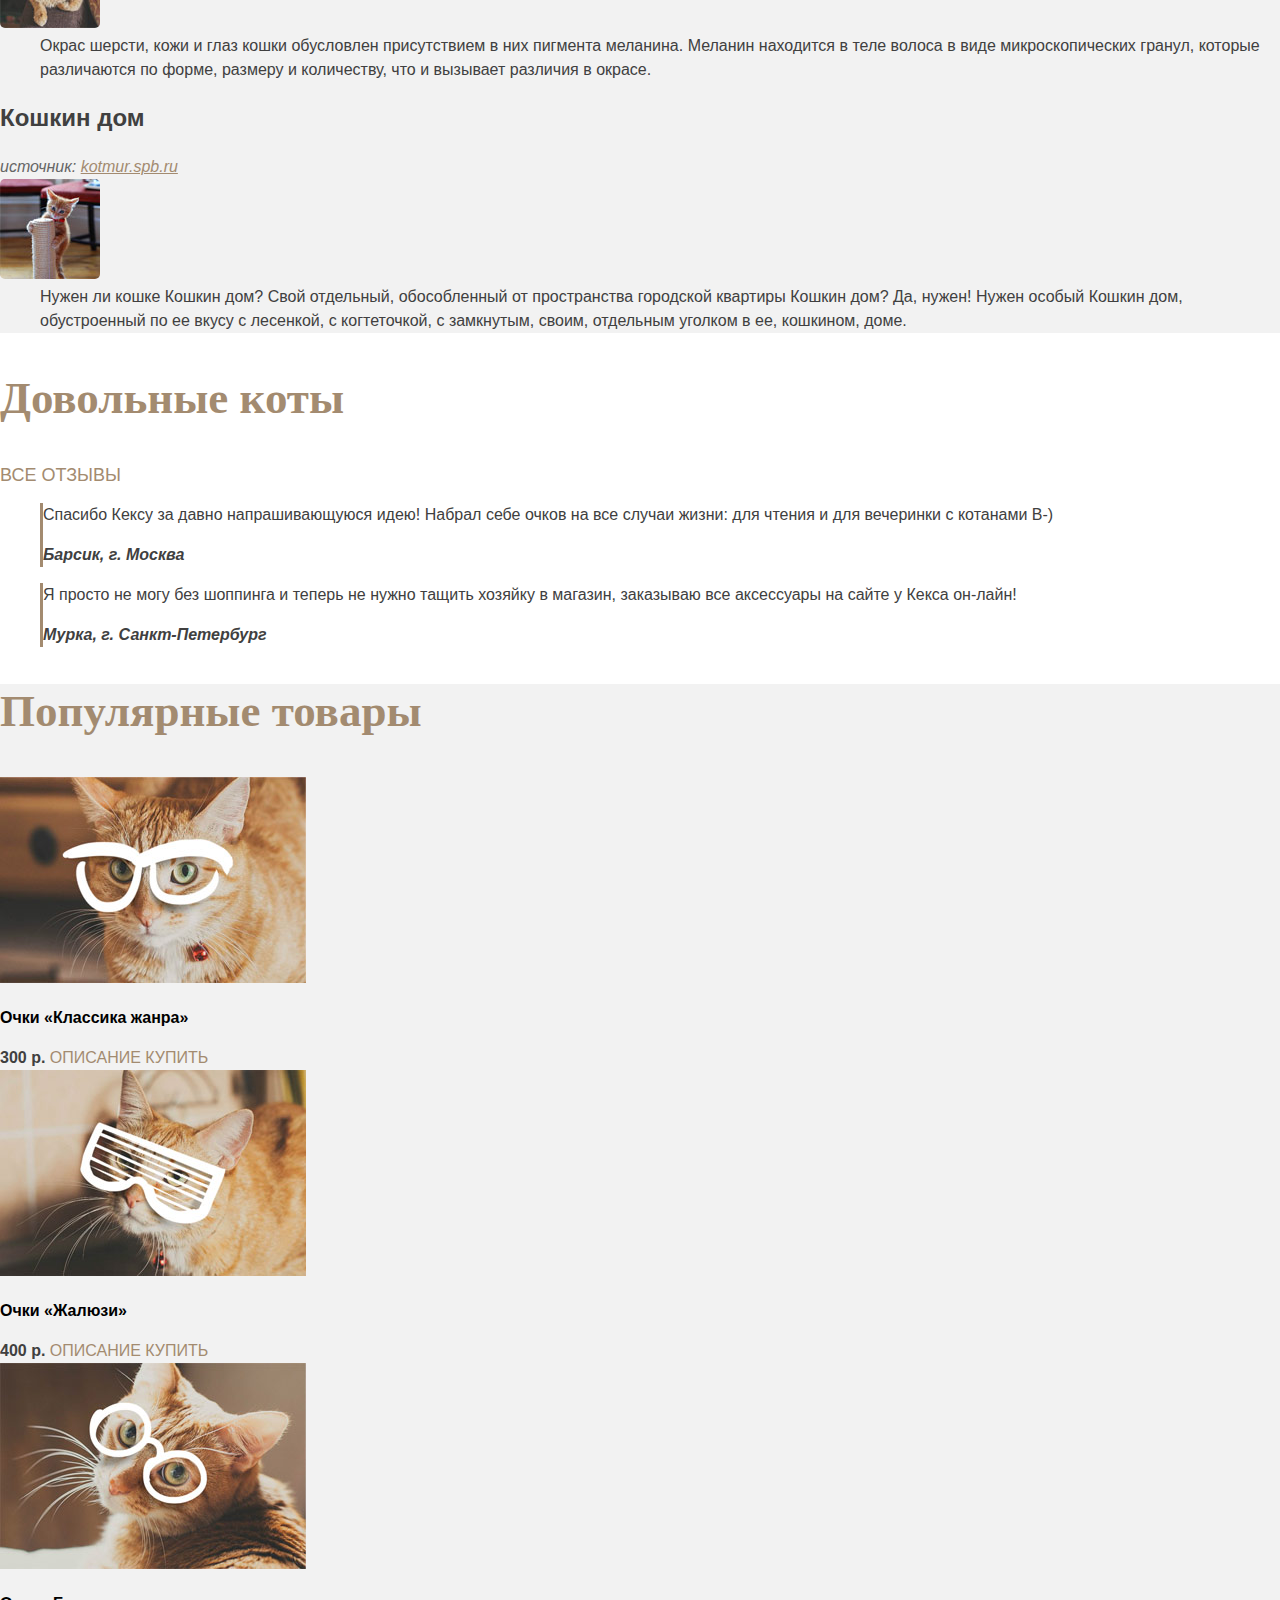
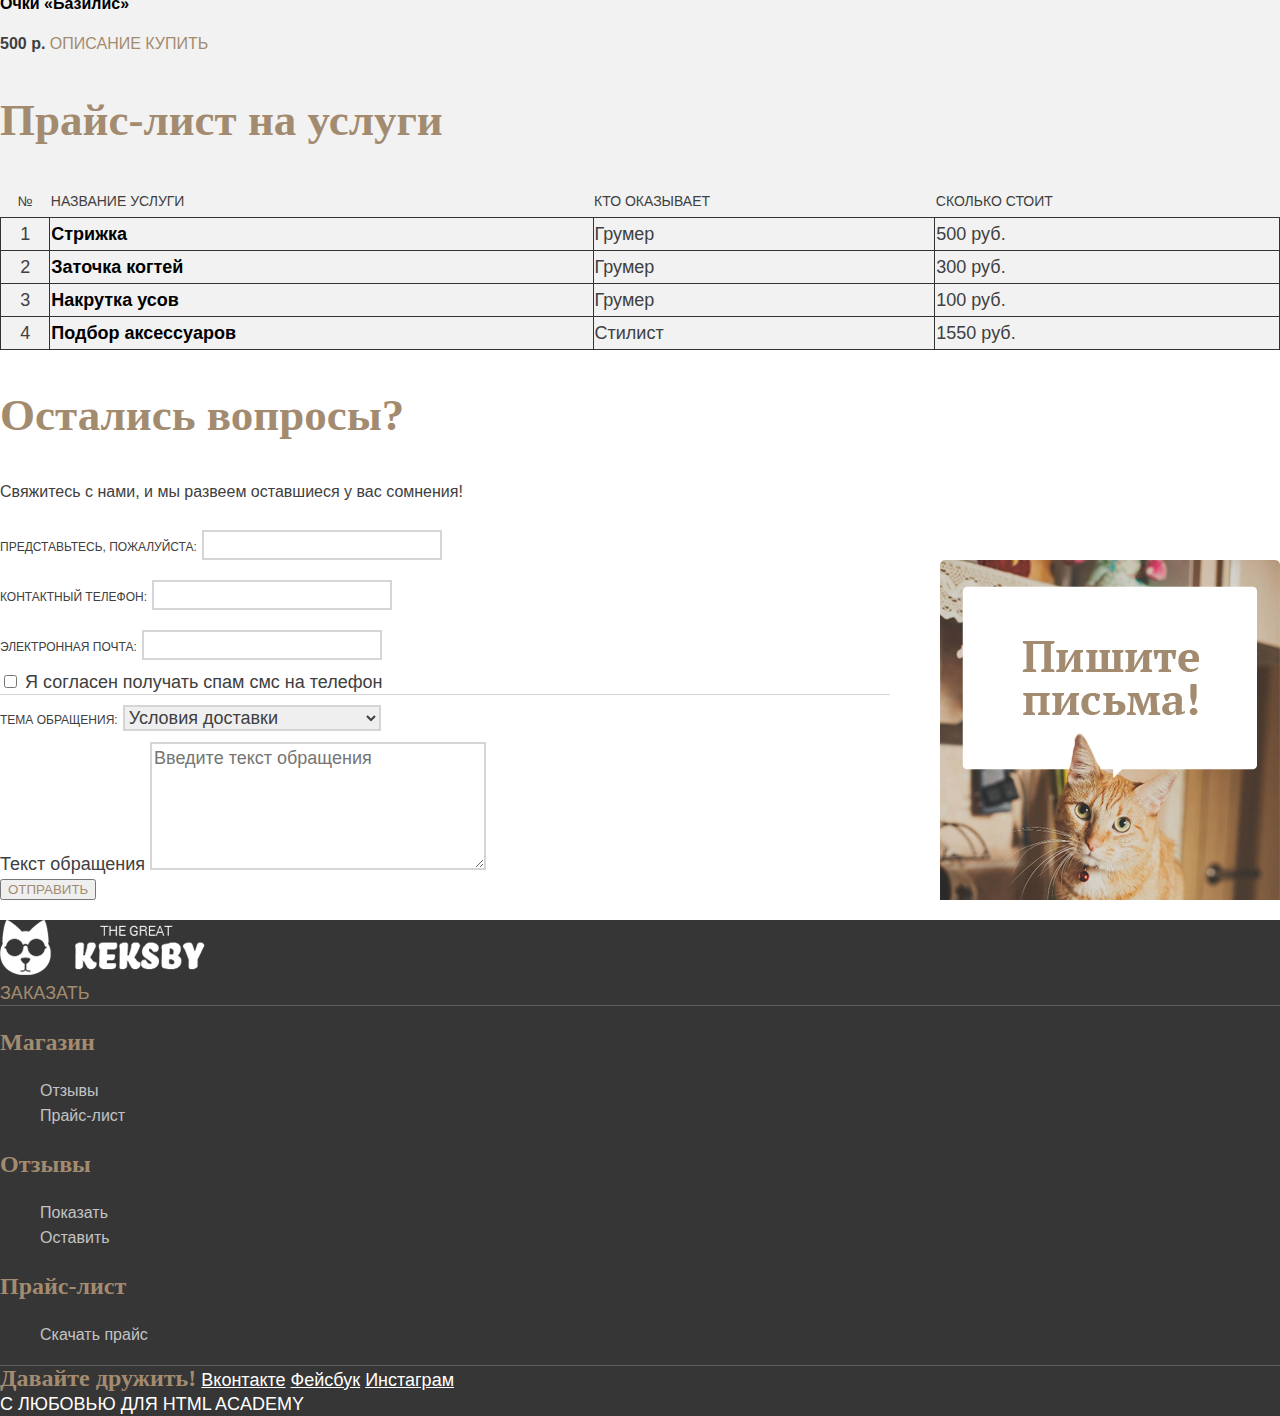
==== commit a41a6326: "дошел до 8 задания 9 главы Кексби" ====
--- a/keks.html
+++ b/keks.html
@@ -13,7 +13,7 @@
     
     <div class="page-header">
         <div class="container">
-        <div class="header-top">
+        <div class="header-top clearfix">
             <div class="header-logo">
                 <img src="img/logo1.png" alt="The Great Keksby" height="55" width="205">
             </div>
@@ -35,7 +35,8 @@
     </div>
     </div>
     <div class="features">
-        <ul>
+       <div class="contaner">
+        <ul class="clearfix">
             <li class="feature-item feature-choice">
                 <h2 class="feature-title">Выбор</h2>
                 <p>Ваш питомец оценит широту нашего ассортимента аксессуаров.</p>
@@ -49,6 +50,7 @@
                 <p>Все изготовлено из натуральных материалов, безопасных для котов.</p>
             </li>
         </ul>
+    </div>
     </div>
     <div class="cat-reference">
         <h2 class="section-title">Немного теории</h2>
--- a/style.css
+++ b/style.css
@@ -61,6 +61,11 @@
 .feature-safety {
     background: url(img/feature-3.png) no-repeat top center;
 }
+
+.features {
+    padding-top: 50px;
+    padding-bottom: 55px;
+}
 .main-nav {
     padding: 0px;
     margin: 0px;
@@ -116,17 +121,22 @@
 }
 
 .features ul {
+    margin: 0px;
+    padding: 0px;
     list-style: none;
 }
 
 .feature-item {
+    width: 279px;
+    padding: 0 30px;
+    float: left;
     text-align: center;
     border-left: 1px solid #d9d9d9;
     padding: 90px;
 }
 
 .feature-item:first-child {
-    border-left: none;
+    border-color: transparent;
 }
 
 .feature-item p {
